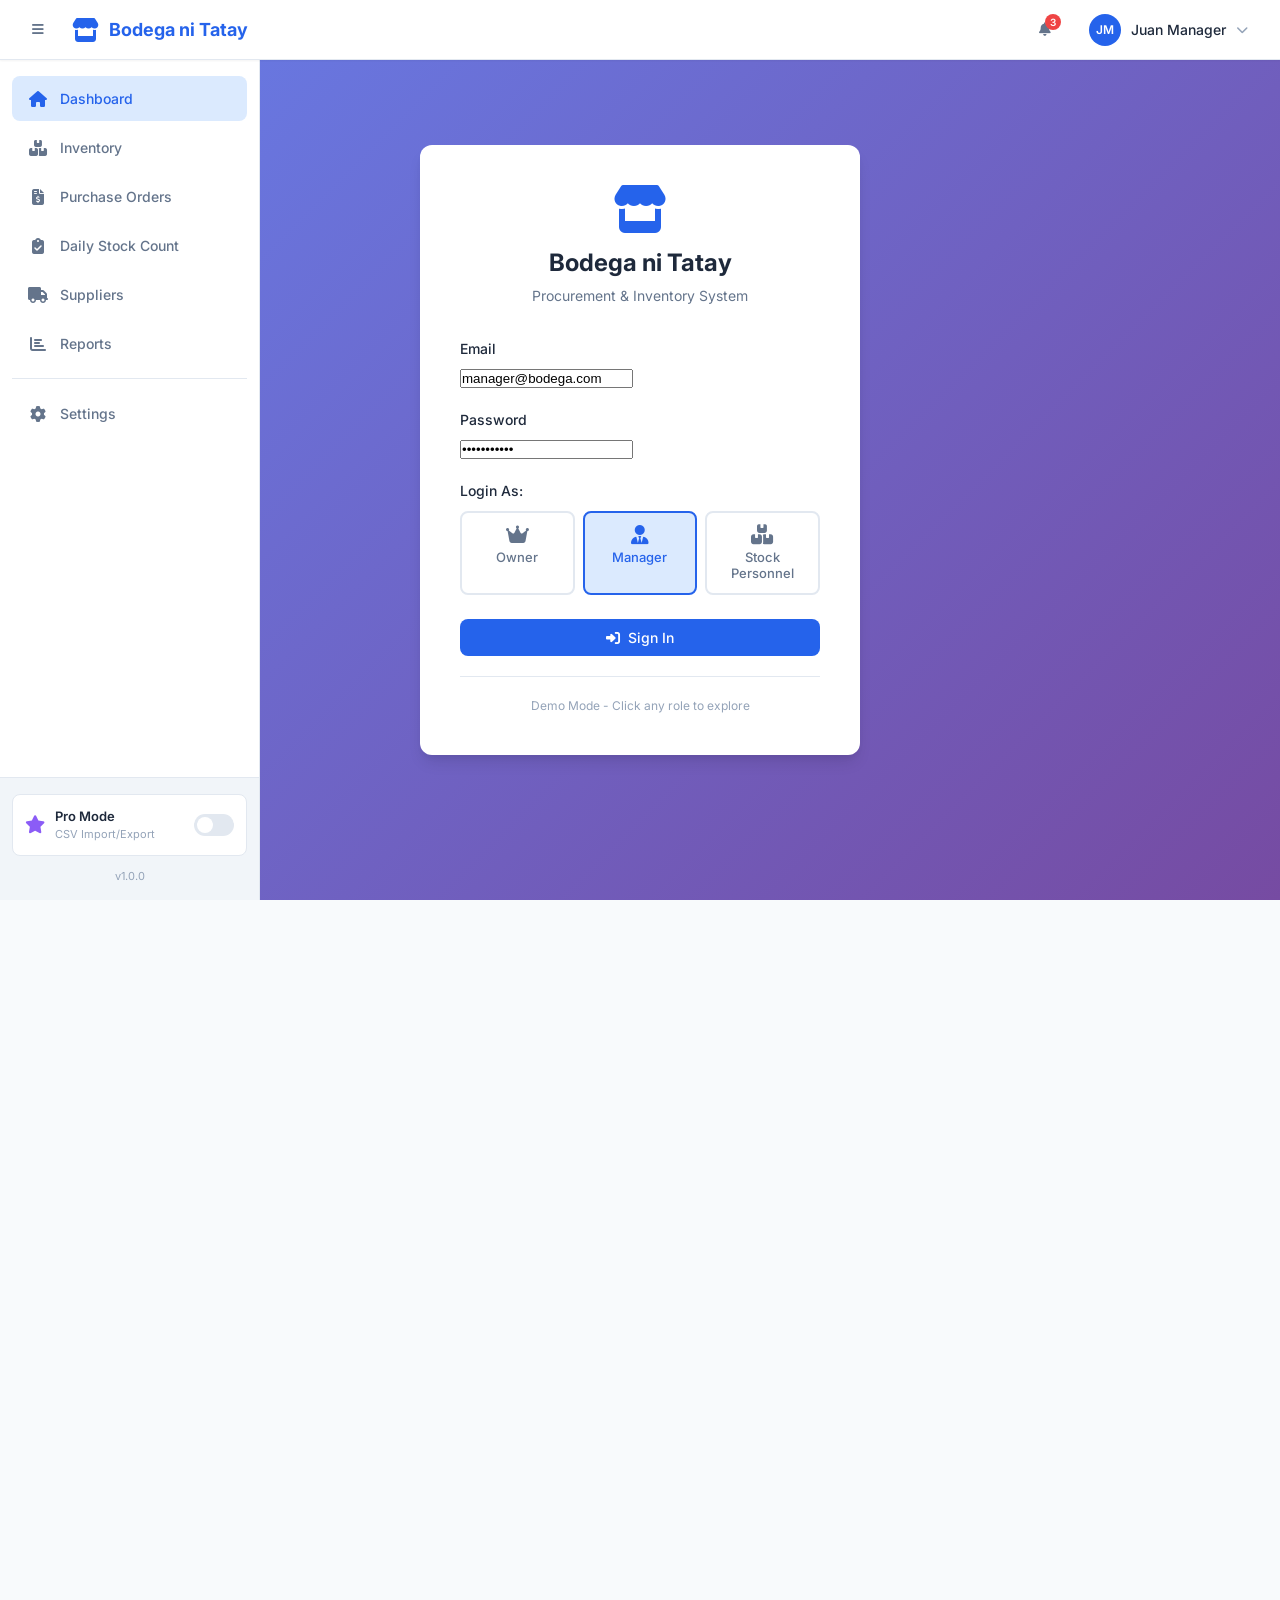
==== index.html @ ac411b5d "Updated Features" ====
<!DOCTYPE html>
<html lang="en">
<head>
    <meta charset="UTF-8">
    <meta name="viewport" content="width=device-width, initial-scale=1.0">
    <title>Bodega ni Tatay - Procurement & Inventory System</title>
    <link rel="stylesheet" href="styles.css">
    <link href="https://fonts.googleapis.com/css2?family=Inter:wght@300;400;500;600;700&display=swap" rel="stylesheet">
    <link rel="stylesheet" href="https://cdnjs.cloudflare.com/ajax/libs/font-awesome/6.4.0/css/all.min.css">
</head>
<body>
    <!-- Loading Screen -->
    <div id="loading-screen" class="loading-screen">
        <div class="loading-content">
            <i class="fas fa-store loading-icon"></i>
            <h2>Bodega ni Tatay</h2>
            <div class="loading-spinner"></div>
            <p>Loading inventory data...</p>
        </div>
    </div>

    <!-- Login Screen -->
    <div id="login-screen" class="screen">
        <div class="login-container">
            <div class="login-card">
                <div class="login-logo">
                    <i class="fas fa-store"></i>
                    <h1>Bodega ni Tatay</h1>
                    <p>Procurement & Inventory System</p>
                </div>
                <form id="login-form" onsubmit="handleLogin(event)">
                    <div class="form-group">
                        <label>Email</label>
                        <input type="email" id="login-email" value="manager@bodega.com" required>
                    </div>
                    <div class="form-group">
                        <label>Password</label>
                        <input type="password" id="login-password" value="password123" required>
                    </div>
                    <div class="role-selector">
                        <label>Login As:</label>
                        <div class="role-buttons">
                            <button type="button" class="role-btn" data-role="owner" onclick="selectRole('owner')">
                                <i class="fas fa-crown"></i> Owner
                            </button>
                            <button type="button" class="role-btn active" data-role="manager" onclick="selectRole('manager')">
                                <i class="fas fa-user-tie"></i> Manager
                            </button>
                            <button type="button" class="role-btn" data-role="stock" onclick="selectRole('stock')">
                                <i class="fas fa-boxes"></i> Stock Personnel
                            </button>
                        </div>
                    </div>
                    <button type="submit" class="btn btn-primary btn-block">
                        <i class="fas fa-sign-in-alt"></i> Sign In
                    </button>
                </form>
                <div class="login-footer">
                    <p>Demo Mode - Click any role to explore</p>
                </div>
            </div>
        </div>
    </div>

    <!-- Main App -->
    <div id="app-screen" class="screen">
        <!-- Header -->
        <header class="app-header">
            <div class="header-left">
                <button class="menu-toggle" onclick="toggleSidebar()">
                    <i class="fas fa-bars"></i>
                </button>
                <div class="brand">
                    <i class="fas fa-store"></i>
                    <span>Bodega ni Tatay</span>
                </div>
            </div>
            <div class="header-right">
                <div class="pro-badge" id="header-pro-badge" style="display:none">
                    <i class="fas fa-star"></i> PRO
                </div>
                <div class="notifications-dropdown">
                    <button class="notification-btn" onclick="toggleNotifications()">
                        <i class="fas fa-bell"></i>
                        <span class="badge" id="notification-badge">3</span>
                    </button>
                    <div class="notifications-panel" id="notifications-panel">
                        <div class="notifications-header">
                            <h3>Notifications</h3>
                            <button onclick="markAllRead()">Mark all read</button>
                        </div>
                        <div class="notifications-list" id="notifications-list"></div>
                    </div>
                </div>
                <div class="user-dropdown">
                    <button class="user-btn" onclick="toggleUserMenu()">
                        <div class="user-avatar" id="user-avatar">JM</div>
                        <span id="user-name">Juan Manager</span>
                        <i class="fas fa-chevron-down"></i>
                    </button>
                    <div class="user-menu" id="user-menu">
                        <div class="user-menu-header">
                            <div class="user-avatar-large" id="user-avatar-large">JM</div>
                            <div>
                                <div class="user-menu-name" id="user-menu-name">Juan Manager</div>
                                <div class="user-menu-role" id="user-menu-role">Manager</div>
                            </div>
                        </div>
                        <div class="user-menu-divider"></div>
                        <a href="#" onclick="showProfile()" class="user-menu-item">
                            <i class="fas fa-user"></i> My Profile
                        </a>
                        <a href="#" onclick="showSettings()" class="user-menu-item">
                            <i class="fas fa-cog"></i> Settings
                        </a>
                        <div class="user-menu-divider"></div>
                        <a href="#" onclick="logout()" class="user-menu-item text-danger">
                            <i class="fas fa-sign-out-alt"></i> Sign Out
                        </a>
                    </div>
                </div>
            </div>
        </header>

        <!-- Sidebar -->
        <aside class="sidebar" id="sidebar">
            <nav class="sidebar-nav">
                <a href="#" class="nav-item active" data-page="dashboard" onclick="navigateTo('dashboard')">
                    <i class="fas fa-home"></i>
                    <span>Dashboard</span>
                </a>
                <a href="#" class="nav-item" data-page="inventory" onclick="navigateTo('inventory')">
                    <i class="fas fa-boxes"></i>
                    <span>Inventory</span>
                </a>
                <a href="#" class="nav-item" data-page="purchase-orders" onclick="navigateTo('purchase-orders')">
                    <i class="fas fa-file-invoice-dollar"></i>
                    <span>Purchase Orders</span>
                </a>
                <a href="#" class="nav-item" data-page="daily-count" onclick="navigateTo('daily-count')">
                    <i class="fas fa-clipboard-check"></i>
                    <span>Daily Stock Count</span>
                </a>
                <a href="#" class="nav-item" data-page="suppliers" onclick="navigateTo('suppliers')">
                    <i class="fas fa-truck"></i>
                    <span>Suppliers</span>
                </a>
                <a href="#" class="nav-item" data-page="reports" onclick="navigateTo('reports')">
                    <i class="fas fa-chart-bar"></i>
                    <span>Reports</span>
                </a>
                <a href="#" class="nav-item nav-item-pro" data-page="csv-import" onclick="navigateTo('csv-import')" style="display:none">
                    <i class="fas fa-file-csv"></i>
                    <span>CSV Import</span>
                    <span class="nav-pro-label">PRO</span>
                </a>
                <div class="nav-divider"></div>
                <a href="#" class="nav-item" data-page="settings" onclick="navigateTo('settings')">
                    <i class="fas fa-cog"></i>
                    <span>Settings</span>
                </a>
            </nav>
            <div class="sidebar-footer">
                <div class="pro-toggle-card" id="pro-toggle-card">
                    <div class="pro-toggle-info">
                        <i class="fas fa-star"></i>
                        <div>
                            <div class="pro-toggle-title">Pro Mode</div>
                            <div class="pro-toggle-desc">CSV Import/Export</div>
                        </div>
                    </div>
                    <label class="toggle-switch toggle-switch-sm">
                        <input type="checkbox" id="pro-toggle-input" onchange="toggleProMode()">
                        <span class="toggle-slider"></span>
                    </label>
                </div>
                <div class="app-version">v1.0.0</div>
            </div>
        </aside>

        <!-- Main Content -->
        <main class="main-content" id="main-content"></main>
    </div>

    <!-- Modals Overlay -->
    <div class="modal-overlay" id="modal-overlay" onclick="closeModal()"></div>

    <!-- Create/Edit Item Modal -->
    <div class="modal modal-large" id="item-modal">
        <div class="modal-header">
            <h2 id="item-modal-title"><i class="fas fa-box"></i> Add Item</h2>
            <button class="modal-close" onclick="closeModal()">
                <i class="fas fa-times"></i>
            </button>
        </div>
        <div class="modal-body">
            <input type="hidden" id="item-modal-id">
            <div style="display: grid; grid-template-columns: 1fr 1fr; gap: 16px;">
                <div class="form-group">
                    <label>SKU *</label>
                    <input type="text" id="item-sku" class="form-control" placeholder="e.g. RICE-001" required>
                </div>
                <div class="form-group">
                    <label>Barcode</label>
                    <input type="text" id="item-barcode" class="form-control" placeholder="Optional">
                </div>
                <div class="form-group" style="grid-column: 1 / -1;">
                    <label>Item Name *</label>
                    <input type="text" id="item-name" class="form-control" placeholder="Item name" required>
                </div>
                <div class="form-group" style="grid-column: 1 / -1;">
                    <label>Description</label>
                    <textarea id="item-description" class="form-control" rows="2" placeholder="Short description"></textarea>
                </div>
                <div class="form-group">
                    <label>Category</label>
                    <select id="item-category" class="form-control"></select>
                </div>
                <div class="form-group">
                    <label>Unit</label>
                    <select id="item-unit" class="form-control"></select>
                </div>
                <div class="form-group">
                    <label>Supplier</label>
                    <select id="item-supplier" class="form-control"></select>
                </div>
                <div class="form-group">
                    <label>Current Stock</label>
                    <input type="number" id="item-current-stock" class="form-control" value="0" min="0" step="0.01">
                </div>
                <div class="form-group">
                    <label>Reorder Point</label>
                    <input type="number" id="item-reorder-point" class="form-control" value="10" min="0" step="0.01">
                </div>
                <div class="form-group">
                    <label>Reorder Qty</label>
                    <input type="number" id="item-reorder-qty" class="form-control" value="20" min="0" step="0.01">
                </div>
                <div class="form-group">
                    <label>Max Stock</label>
                    <input type="number" id="item-max-stock" class="form-control" value="50" min="0" step="0.01">
                </div>
                <div class="form-group">
                    <label>Last Purchase Price (₱)</label>
                    <input type="number" id="item-last-price" class="form-control" value="0" min="0" step="0.01">
                </div>
                <div class="form-group">
                    <label>Avg Purchase Price (₱)</label>
                    <input type="number" id="item-avg-price" class="form-control" value="0" min="0" step="0.01">
                </div>
            </div>
        </div>
        <div class="modal-footer">
            <button class="btn btn-secondary" onclick="closeModal()">Cancel</button>
            <button class="btn btn-primary" onclick="saveItem()">
                <i class="fas fa-save"></i> Save Item
            </button>
        </div>
    </div>

    <!-- Create PO Modal -->
    <div class="modal" id="create-po-modal">
        <div class="modal-header">
            <h2><i class="fas fa-plus-circle"></i> Create Purchase Order</h2>
            <button class="modal-close" onclick="closeModal()">
                <i class="fas fa-times"></i>
            </button>
        </div>
        <div class="modal-body">
            <div class="form-group">
                <label>Supplier</label>
                <select id="po-supplier" class="form-control">
                    <option value="">Select Supplier</option>
                </select>
            </div>
            <div class="form-group">
                <label>Expected Delivery Date</label>
                <input type="date" id="po-delivery-date" class="form-control">
            </div>
            <div class="form-group">
                <label>Notes</label>
                <textarea id="po-notes" class="form-control" rows="2" placeholder="Reason for this order..."></textarea>
            </div>
            <div class="po-items-section">
                <h3>Items to Order</h3>
                <div id="po-items-list" class="po-items-list"></div>
                <button class="btn btn-outline" onclick="showAddItemToPO()">
                    <i class="fas fa-plus"></i> Add Item
                </button>
            </div>
        </div>
        <div class="modal-footer">
            <button class="btn btn-secondary" onclick="closeModal()">Cancel</button>
            <button class="btn btn-primary" onclick="submitPO()">
                <i class="fas fa-paper-plane"></i> Submit for Approval
            </button>
        </div>
    </div>

    <!-- Add Item to PO Modal -->
    <div class="modal" id="add-item-po-modal">
        <div class="modal-header">
            <h3>Add Item to Purchase Order</h3>
            <button class="modal-close" onclick="closeAddItemModal()">
                <i class="fas fa-times"></i>
            </button>
        </div>
        <div class="modal-body">
            <div class="form-group">
                <label>Search Items</label>
                <input type="text" id="po-item-search" class="form-control" placeholder="Search by name or SKU..." onkeyup="searchItemsForPO()">
            </div>
            <div class="po-item-search-results" id="po-item-search-results"></div>
        </div>
    </div>

    <!-- Approve PO Modal -->
    <div class="modal modal-large" id="approve-po-modal">
        <div class="modal-header">
            <h2><i class="fas fa-check-circle"></i> Review & Approve Purchase Order</h2>
            <button class="modal-close" onclick="closeModal()">
                <i class="fas fa-times"></i>
            </button>
        </div>
        <div class="modal-body" id="approve-po-content"></div>
        <div class="modal-footer">
            <button class="btn btn-danger" onclick="rejectPO()">
                <i class="fas fa-times"></i> Reject
            </button>
            <button class="btn btn-primary" onclick="approvePO()">
                <i class="fas fa-check"></i> Approve Order
            </button>
        </div>
    </div>

    <!-- Receive PO Modal (Submit for Approval) -->
    <div class="modal modal-large" id="receive-po-modal">
        <div class="modal-header">
            <h2><i class="fas fa-box-open"></i> Receive Purchase Order</h2>
            <button class="modal-close" onclick="closeModal()">
                <i class="fas fa-times"></i>
            </button>
        </div>
        <div class="modal-body" id="receive-po-content"></div>
        <div class="modal-footer">
            <button class="btn btn-secondary" onclick="closeModal()">Cancel</button>
            <button class="btn btn-success" onclick="confirmReceivePO()">
                <i class="fas fa-paper-plane"></i> Submit for Owner Approval
            </button>
        </div>
    </div>

    <!-- Receive Approval Modal (Owner) -->
    <div class="modal modal-large" id="receive-approval-modal">
        <div class="modal-header">
            <h2><i class="fas fa-check-circle"></i> Review & Approve Receive Request</h2>
            <button class="modal-close" onclick="closeModal()">
                <i class="fas fa-times"></i>
            </button>
        </div>
        <div class="modal-body" id="receive-approval-content"></div>
        <div class="modal-footer">
            <button class="btn btn-danger" onclick="rejectReceiveRequest()">
                <i class="fas fa-times"></i> Reject
            </button>
            <button class="btn btn-success" onclick="approveReceiveRequest()">
                <i class="fas fa-check"></i> Approve & Update Inventory
            </button>
        </div>
    </div>

    <!-- Record Payment Modal -->
    <div class="modal" id="record-payment-modal">
        <div class="modal-header">
            <h2><i class="fas fa-money-bill-wave"></i> Record Payment</h2>
            <button class="modal-close" onclick="closeModal()">
                <i class="fas fa-times"></i>
            </button>
        </div>
        <div class="modal-body">
            <div class="form-group">
                <label>Amount (₱)</label>
                <input type="number" id="payment-amount" class="form-control" step="0.01" min="0">
            </div>
            <div class="form-group">
                <label>Payment Date</label>
                <input type="date" id="payment-date" class="form-control">
            </div>
            <div class="form-group">
                <label>Payment Method</label>
                <select id="payment-method" class="form-control">
                    <option value="Cash">Cash</option>
                    <option value="Bank Transfer">Bank Transfer</option>
                    <option value="Check">Check</option>
                    <option value="GCash">GCash</option>
                    <option value="Credit Card">Credit Card</option>
                </select>
            </div>
            <div class="form-group">
                <label>Notes</label>
                <textarea id="payment-notes" class="form-control" rows="2" placeholder="Reference number, transaction details..."></textarea>
            </div>
            <div class="form-group">
                <label>Proof of Payment (Attachment)</label>
                <div class="file-upload-area" onclick="document.getElementById('payment-attachment').click()">
                    <i class="fas fa-cloud-upload-alt"></i>
                    <span>Click to upload receipt, screenshot, or photo</span>
                    <input type="file" id="payment-attachment" style="display:none" accept="image/*,.pdf" onchange="handlePaymentAttachment(this)">
                </div>
                <div id="payment-attachment-name" style="margin-top: 8px; font-size: 13px; color: var(--text-secondary);"></div>
            </div>
        </div>
        <div class="modal-footer">
            <button class="btn btn-secondary" onclick="closeModal()">Cancel</button>
            <button class="btn btn-primary" onclick="submitPayment()">
                <i class="fas fa-save"></i> Record Payment
            </button>
        </div>
    </div>

    <!-- Item Detail Modal -->
    <div class="modal modal-large" id="item-detail-modal">
        <div class="modal-header">
            <h2 id="item-detail-title">Item Details</h2>
            <button class="modal-close" onclick="closeModal()">
                <i class="fas fa-times"></i>
            </button>
        </div>
        <div class="modal-body" id="item-detail-content"></div>
    </div>

    <!-- Stock Adjustment Modal -->
    <div class="modal" id="stock-adjust-modal">
        <div class="modal-header">
            <h3><i class="fas fa-sliders-h"></i> Stock Adjustment</h3>
            <button class="modal-close" onclick="closeModal()">
                <i class="fas fa-times"></i>
            </button>
        </div>
        <div class="modal-body">
            <div class="form-group">
                <label>Current Stock</label>
                <input type="number" id="adjust-current" class="form-control" readonly>
            </div>
            <div class="form-group">
                <label>Adjustment Type</label>
                <select id="adjust-type" class="form-control">
                    <option value="adjustment">General Adjustment</option>
                    <option value="waste">Waste/Damage</option>
                    <option value="return">Return to Supplier</option>
                    <option value="sale">Sale (Manual)</option>
                </select>
            </div>
            <div class="form-group">
                <label>Quantity Change (+ to add, - to remove)</label>
                <input type="number" id="adjust-quantity" class="form-control" step="0.01">
            </div>
            <div class="form-group">
                <label>New Stock</label>
                <input type="number" id="adjust-new" class="form-control" readonly>
            </div>
            <div class="form-group">
                <label>Reason</label>
                <textarea id="adjust-reason" class="form-control" rows="2"></textarea>
            </div>
        </div>
        <div class="modal-footer">
            <button class="btn btn-secondary" onclick="closeModal()">Cancel</button>
            <button class="btn btn-primary" onclick="submitStockAdjustment()">
                <i class="fas fa-save"></i> Save Adjustment
            </button>
        </div>
    </div>

    <!-- Category Modal -->
    <div class="modal" id="category-modal">
        <div class="modal-header">
            <h3 id="category-modal-title"><i class="fas fa-tag"></i> Add Category</h3>
            <button class="modal-close" onclick="closeModal()">
                <i class="fas fa-times"></i>
            </button>
        </div>
        <div class="modal-body">
            <input type="hidden" id="category-modal-id">
            <div class="form-group">
                <label>Category Name</label>
                <input type="text" id="category-name" class="form-control" placeholder="e.g. Beverages">
            </div>
            <div class="form-group">
                <label>Description</label>
                <textarea id="category-description" class="form-control" rows="2" placeholder="Optional description"></textarea>
            </div>
        </div>
        <div class="modal-footer">
            <button class="btn btn-secondary" onclick="closeModal()">Cancel</button>
            <button class="btn btn-primary" onclick="saveCategory()">
                <i class="fas fa-save"></i> Save
            </button>
        </div>
    </div>

    <!-- Unit Modal -->
    <div class="modal" id="unit-modal">
        <div class="modal-header">
            <h3 id="unit-modal-title"><i class="fas fa-ruler"></i> Add Unit</h3>
            <button class="modal-close" onclick="closeModal()">
                <i class="fas fa-times"></i>
            </button>
        </div>
        <div class="modal-body">
            <input type="hidden" id="unit-modal-id">
            <div class="form-group">
                <label>Unit Name</label>
                <input type="text" id="unit-name" class="form-control" placeholder="e.g. Kilogram">
            </div>
            <div class="form-group">
                <label>Abbreviation</label>
                <input type="text" id="unit-abbreviation" class="form-control" placeholder="e.g. kg">
            </div>
        </div>
        <div class="modal-footer">
            <button class="btn btn-secondary" onclick="closeModal()">Cancel</button>
            <button class="btn btn-primary" onclick="saveUnit()">
                <i class="fas fa-save"></i> Save
            </button>
        </div>
    </div>

    <!-- Supplier Modal -->
    <div class="modal" id="supplier-modal">
        <div class="modal-header">
            <h3 id="supplier-modal-title"><i class="fas fa-truck"></i> Add Supplier</h3>
            <button class="modal-close" onclick="closeModal()">
                <i class="fas fa-times"></i>
            </button>
        </div>
        <div class="modal-body">
            <input type="hidden" id="supplier-modal-id">
            <div class="form-group">
                <label>Supplier Name</label>
                <input type="text" id="supplier-name" class="form-control" placeholder="e.g. ABC Trading Co.">
            </div>
            <div class="form-group">
                <label>Contact Person</label>
                <input type="text" id="supplier-contact" class="form-control" placeholder="e.g. Mr. Santos">
            </div>
            <div class="form-group">
                <label>Email</label>
                <input type="email" id="supplier-email" class="form-control" placeholder="email@supplier.com">
            </div>
            <div class="form-group">
                <label>Phone</label>
                <input type="text" id="supplier-phone" class="form-control" placeholder="09123456789">
            </div>
            <div class="form-group">
                <label>Address</label>
                <textarea id="supplier-address" class="form-control" rows="2" placeholder="Full address"></textarea>
            </div>
        </div>
        <div class="modal-footer">
            <button class="btn btn-secondary" onclick="closeModal()">Cancel</button>
            <button class="btn btn-primary" onclick="saveSupplierFromModal()">
                <i class="fas fa-save"></i> Save
            </button>
        </div>
    </div>

    <!-- CSV Import Modal (Upload) -->
    <div class="modal" id="csv-import-modal">
        <div class="modal-header">
            <h2><i class="fas fa-file-csv"></i> Import POS CSV</h2>
            <button class="modal-close" onclick="closeModal()">
                <i class="fas fa-times"></i>
            </button>
        </div>
        <div class="modal-body">
            <div class="alert alert-info">
                <i class="fas fa-info-circle alert-icon"></i>
                <div class="alert-content">
                    <div class="alert-title">Flexible CSV Import</div>
                    <div class="alert-text">Upload any POS export CSV. The system will auto-detect columns and let you review before updating inventory.</div>
                </div>
            </div>
            <div class="file-upload-area csv-upload-area" onclick="document.getElementById('csv-file-input').click()">
                <i class="fas fa-cloud-upload-alt"></i>
                <span>Click to upload CSV file</span>
                <span style="font-size: 12px; color: var(--text-muted);">Supports any POS CSV format</span>
                <input type="file" id="csv-file-input" style="display:none" accept=".csv,text/csv" onchange="handleCSVUpload(this)">
            </div>
            <div id="csv-file-name" style="margin-top: 8px; font-size: 13px; color: var(--text-secondary);"></div>
        </div>
        <div class="modal-footer">
            <button class="btn btn-secondary" onclick="closeModal()">Cancel</button>
            <button class="btn btn-primary" id="csv-upload-btn" onclick="processCSVUpload()" disabled>
                <i class="fas fa-arrow-right"></i> Next: Detect Columns
            </button>
        </div>
    </div>

    <!-- CSV Mapping Modal -->
    <div class="modal modal-large" id="csv-mapping-modal">
        <div class="modal-header">
            <h2><i class="fas fa-columns"></i> Map CSV Columns</h2>
            <button class="modal-close" onclick="closeModal()">
                <i class="fas fa-times"></i>
            </button>
        </div>
        <div class="modal-body">
            <div class="alert alert-info">
                <i class="fas fa-info-circle alert-icon"></i>
                <div class="alert-content">
                    <div class="alert-title">Review Auto-Detected Columns</div>
                    <div class="alert-text">The system has analyzed your CSV headers. Please confirm or adjust the column mappings below.</div>
                </div>
            </div>
            <div id="csv-mapping-content"></div>
        </div>
        <div class="modal-footer">
            <button class="btn btn-secondary" onclick="closeModal()">Cancel</button>
            <button class="btn btn-primary" onclick="applyColumnMapping()">
                <i class="fas fa-arrow-right"></i> Next: Preview Changes
            </button>
        </div>
    </div>

    <!-- CSV Preview Modal -->
    <div class="modal modal-large" id="csv-preview-modal">
        <div class="modal-header">
            <h2><i class="fas fa-eye"></i> Import Preview</h2>
            <button class="modal-close" onclick="closeModal()">
                <i class="fas fa-times"></i>
            </button>
        </div>
        <div class="modal-body">
            <div id="csv-preview-summary" class="csv-preview-summary"></div>
            <div class="table-container" style="max-height: 400px; overflow-y: auto;">
                <table class="data-table" id="csv-preview-table">
                    <thead></thead>
                    <tbody></tbody>
                </table>
            </div>
        </div>
        <div class="modal-footer">
            <button class="btn btn-secondary" onclick="closeModal()">Cancel</button>
            <button class="btn btn-warning" onclick="submitCSVForApproval()">
                <i class="fas fa-paper-plane"></i> Submit for Owner Approval
            </button>
        </div>
    </div>

    <!-- CSV Approval Modal (Owner) -->
    <div class="modal modal-large" id="csv-approval-modal">
        <div class="modal-header">
            <h2><i class="fas fa-check-circle"></i> Review CSV Import</h2>
            <button class="modal-close" onclick="closeModal()">
                <i class="fas fa-times"></i>
            </button>
        </div>
        <div class="modal-body">
            <div id="csv-approval-content"></div>
        </div>
        <div class="modal-footer">
            <button class="btn btn-danger" onclick="rejectCSVImport()">
                <i class="fas fa-times"></i> Reject Import
            </button>
            <button class="btn btn-success" onclick="approveCSVImport()">
                <i class="fas fa-check"></i> Approve & Update Inventory
            </button>
        </div>
    </div>

    <!-- Toast Container -->
    <div class="toast-container" id="toast-container"></div>

    <script src="app.js"></script>
</body>
</html>
---- styles.css ----
/* ============================================
   BODEGA NI TATAY - PROCUREMENT SYSTEM
   Stylesheet (with Pro Mode & CSV Import)
   ============================================ */

/* CSS Variables */
:root {
    --primary: #2563eb;
    --primary-dark: #1d4ed8;
    --primary-light: #dbeafe;
    --secondary: #64748b;
    --success: #10b981;
    --success-light: #d1fae5;
    --warning: #f59e0b;
    --warning-light: #fef3c7;
    --danger: #ef4444;
    --danger-light: #fee2e2;
    --info: #3b82f6;
    --info-light: #dbeafe;
    --pro: #8b5cf6;
    --pro-light: #ede9fe;

    --bg-primary: #f8fafc;
    --bg-secondary: #f1f5f9;
    --bg-white: #ffffff;
    --bg-dark: #1e293b;

    --text-primary: #1e293b;
    --text-secondary: #64748b;
    --text-muted: #94a3b8;
    --text-white: #ffffff;

    --border-color: #e2e8f0;
    --border-radius: 8px;
    --border-radius-lg: 12px;
    --border-radius-sm: 4px;

    --shadow-sm: 0 1px 2px 0 rgba(0, 0, 0, 0.05);
    --shadow: 0 1px 3px 0 rgba(0, 0, 0, 0.1), 0 1px 2px 0 rgba(0, 0, 0, 0.06);
    --shadow-md: 0 4px 6px -1px rgba(0, 0, 0, 0.1), 0 2px 4px -1px rgba(0, 0, 0, 0.06);
    --shadow-lg: 0 10px 15px -3px rgba(0, 0, 0, 0.1), 0 4px 6px -2px rgba(0, 0, 0, 0.05);
    --shadow-pro: 0 0 15px rgba(139, 92, 246, 0.3);

    --sidebar-width: 260px;
    --sidebar-collapsed: 70px;
    --header-height: 60px;

    --transition: all 0.2s ease;
}

/* Reset & Base */
* {
    margin: 0;
    padding: 0;
    box-sizing: border-box;
}

body {
    font-family: 'Inter', -apple-system, BlinkMacSystemFont, 'Segoe UI', Roboto, sans-serif;
    background: var(--bg-primary);
    color: var(--text-primary);
    line-height: 1.5;
    -webkit-font-smoothing: antialiased;
    overflow-x: hidden;
}

a { text-decoration: none; color: inherit; }
button { cursor: pointer; border: none; background: none; font-family: inherit; }

/* Screen Management */
.screen { display: none; min-height: 100vh; }
.screen.active { display: block; }

/* ============================================
   LOADING SCREEN
   ============================================ */
.loading-screen {
    position: fixed;
    top: 0; left: 0; right: 0; bottom: 0;
    background: linear-gradient(135deg, #667eea 0%, #764ba2 100%);
    display: flex;
    align-items: center;
    justify-content: center;
    z-index: 9999;
}

.loading-content {
    text-align: center;
    color: white;
}

.loading-icon {
    font-size: 56px;
    margin-bottom: 16px;
    animation: bounce 2s infinite;
}

.loading-content h2 {
    font-size: 24px;
    font-weight: 700;
    margin-bottom: 24px;
}

.loading-spinner {
    width: 40px;
    height: 40px;
    border: 4px solid rgba(255,255,255,0.3);
    border-top-color: white;
    border-radius: 50%;
    animation: spin 1s linear infinite;
    margin: 0 auto 16px;
}

.loading-content p {
    font-size: 14px;
    opacity: 0.9;
}

@keyframes spin { to { transform: rotate(360deg); } }
@keyframes bounce {
    0%, 100% { transform: translateY(0); }
    50% { transform: translateY(-10px); }
}

/* ============================================
   LOGIN SCREEN
   ============================================ */
.login-container {
    min-height: 100vh;
    display: flex;
    align-items: center;
    justify-content: center;
    background: linear-gradient(135deg, #667eea 0%, #764ba2 100%);
    padding: 20px;
}

.login-card {
    background: var(--bg-white);
    border-radius: var(--border-radius-lg);
    padding: 40px;
    width: 100%;
    max-width: 440px;
    box-shadow: var(--shadow-lg);
}

.login-logo { text-align: center; margin-bottom: 32px; }
.login-logo i { font-size: 48px; color: var(--primary); margin-bottom: 12px; }
.login-logo h1 { font-size: 24px; font-weight: 700; color: var(--text-primary); margin-bottom: 4px; }
.login-logo p { color: var(--text-secondary); font-size: 14px; }

.form-group { margin-bottom: 20px; }
.form-group label { display: block; font-size: 14px; font-weight: 500; color: var(--text-primary); margin-bottom: 6px; }

.form-control {
    width: 100%;
    padding: 10px 14px;
    border: 1px solid var(--border-color);
    border-radius: var(--border-radius);
    font-size: 14px;
    transition: var(--transition);
    background: var(--bg-white);
}

.form-control:focus {
    outline: none;
    border-color: var(--primary);
    box-shadow: 0 0 0 3px var(--primary-light);
}

.form-control::placeholder { color: var(--text-muted); }
select.form-control { cursor: pointer; }
textarea.form-control { resize: vertical; min-height: 80px; }

.role-selector { margin-bottom: 24px; }
.role-selector label { display: block; font-size: 14px; font-weight: 500; color: var(--text-primary); margin-bottom: 10px; }

.role-buttons {
    display: grid;
    grid-template-columns: 1fr 1fr 1fr;
    gap: 8px;
}

.role-btn {
    padding: 12px 8px;
    border: 2px solid var(--border-color);
    border-radius: var(--border-radius);
    font-size: 13px;
    font-weight: 500;
    color: var(--text-secondary);
    transition: var(--transition);
    display: flex;
    flex-direction: column;
    align-items: center;
    gap: 4px;
}

.role-btn i { font-size: 20px; }
.role-btn:hover { border-color: var(--primary); color: var(--primary); }
.role-btn.active { border-color: var(--primary); background: var(--primary-light); color: var(--primary); }

/* Buttons */
.btn {
    display: inline-flex;
    align-items: center;
    justify-content: center;
    gap: 8px;
    padding: 10px 20px;
    border-radius: var(--border-radius);
    font-size: 14px;
    font-weight: 500;
    transition: var(--transition);
    white-space: nowrap;
}

.btn-primary { background: var(--primary); color: var(--text-white); }
.btn-primary:hover { background: var(--primary-dark); }
.btn-secondary { background: var(--bg-secondary); color: var(--text-primary); border: 1px solid var(--border-color); }
.btn-secondary:hover { background: var(--border-color); }
.btn-success { background: var(--success); color: var(--text-white); }
.btn-success:hover { background: #059669; }
.btn-danger { background: var(--danger); color: var(--text-white); }
.btn-danger:hover { background: #dc2626; }
.btn-warning { background: var(--warning); color: var(--text-white); }
.btn-outline { background: transparent; color: var(--primary); border: 1px solid var(--primary); }
.btn-outline:hover { background: var(--primary-light); }
.btn-sm { padding: 6px 12px; font-size: 12px; }
.btn-lg { padding: 14px 28px; font-size: 16px; }
.btn-block { width: 100%; }

.login-footer { text-align: center; margin-top: 20px; padding-top: 20px; border-top: 1px solid var(--border-color); }
.login-footer p { font-size: 12px; color: var(--text-muted); }

/* ============================================
   APP LAYOUT
   ============================================ */
#app-screen { display: flex; flex-direction: column; min-height: 100vh; }

/* Header */
.app-header {
    position: fixed;
    top: 0; left: 0; right: 0;
    height: var(--header-height);
    background: var(--bg-white);
    border-bottom: 1px solid var(--border-color);
    display: flex;
    align-items: center;
    justify-content: space-between;
    padding: 0 20px;
    z-index: 100;
    box-shadow: var(--shadow-sm);
}

.header-left { display: flex; align-items: center; gap: 16px; }

.menu-toggle {
    width: 36px; height: 36px;
    border-radius: var(--border-radius);
    display: flex;
    align-items: center;
    justify-content: center;
    color: var(--text-secondary);
    transition: var(--transition);
}

.menu-toggle:hover { background: var(--bg-secondary); color: var(--text-primary); }

.brand {
    display: flex;
    align-items: center;
    gap: 10px;
    font-weight: 700;
    font-size: 18px;
    color: var(--primary);
}

.brand i { font-size: 24px; }

.header-right { display: flex; align-items: center; gap: 12px; }

/* Pro Badge in Header */
.pro-badge {
    display: inline-flex;
    align-items: center;
    gap: 6px;
    padding: 4px 12px;
    background: linear-gradient(135deg, #8b5cf6, #a78bfa);
    color: white;
    border-radius: 20px;
    font-size: 12px;
    font-weight: 700;
    animation: proPulse 2s infinite;
    box-shadow: 0 0 10px rgba(139, 92, 246, 0.4);
}

@keyframes proPulse {
    0%, 100% { box-shadow: 0 0 10px rgba(139, 92, 246, 0.4); }
    50% { box-shadow: 0 0 20px rgba(139, 92, 246, 0.7); }
}

.notification-btn {
    position: relative;
    width: 40px; height: 40px;
    border-radius: var(--border-radius);
    display: flex;
    align-items: center;
    justify-content: center;
    color: var(--text-secondary);
    transition: var(--transition);
}

.notification-btn:hover { background: var(--bg-secondary); color: var(--text-primary); }

.notification-btn .badge {
    position: absolute;
    top: 4px; right: 4px;
    background: var(--danger);
    color: var(--text-white);
    font-size: 10px;
    font-weight: 600;
    padding: 2px 5px;
    border-radius: 10px;
    min-width: 16px;
    text-align: center;
}

.notifications-dropdown { position: relative; }

.notifications-panel {
    position: absolute;
    top: 50px; right: 0;
    width: 360px;
    background: var(--bg-white);
    border-radius: var(--border-radius-lg);
    box-shadow: var(--shadow-lg);
    border: 1px solid var(--border-color);
    display: none;
    z-index: 200;
}

.notifications-panel.active { display: block; }

.notifications-header {
    display: flex;
    justify-content: space-between;
    align-items: center;
    padding: 16px 20px;
    border-bottom: 1px solid var(--border-color);
}

.notifications-header h3 { font-size: 16px; font-weight: 600; }
.notifications-header button { font-size: 12px; color: var(--primary); font-weight: 500; }

.notifications-list { max-height: 400px; overflow-y: auto; }

.notification-item {
    padding: 14px 20px;
    border-bottom: 1px solid var(--border-color);
    cursor: pointer;
    transition: var(--transition);
}

.notification-item:hover { background: var(--bg-secondary); }
.notification-item.unread { background: var(--primary-light); }
.notification-item.unread:hover { background: #bfdbfe; }

.notification-item-title { font-size: 13px; font-weight: 600; color: var(--text-primary); margin-bottom: 4px; }
.notification-item-text { font-size: 12px; color: var(--text-secondary); margin-bottom: 4px; }
.notification-item-time { font-size: 11px; color: var(--text-muted); }

.user-dropdown { position: relative; }

.user-btn {
    display: flex;
    align-items: center;
    gap: 10px;
    padding: 6px 12px;
    border-radius: var(--border-radius);
    transition: var(--transition);
}

.user-btn:hover { background: var(--bg-secondary); }

.user-avatar {
    width: 32px; height: 32px;
    border-radius: 50%;
    background: var(--primary);
    color: var(--text-white);
    display: flex;
    align-items: center;
    justify-content: center;
    font-size: 12px;
    font-weight: 600;
}

.user-btn span { font-size: 14px; font-weight: 500; color: var(--text-primary); }
.user-btn i { font-size: 12px; color: var(--text-muted); }

.user-menu {
    position: absolute;
    top: 50px; right: 0;
    width: 240px;
    background: var(--bg-white);
    border-radius: var(--border-radius-lg);
    box-shadow: var(--shadow-lg);
    border: 1px solid var(--border-color);
    display: none;
    z-index: 200;
}

.user-menu.active { display: block; }

.user-menu-header {
    display: flex;
    align-items: center;
    gap: 12px;
    padding: 16px;
}

.user-avatar-large {
    width: 44px; height: 44px;
    border-radius: 50%;
    background: var(--primary);
    color: var(--text-white);
    display: flex;
    align-items: center;
    justify-content: center;
    font-size: 16px;
    font-weight: 600;
}

.user-menu-name { font-size: 14px; font-weight: 600; color: var(--text-primary); }
.user-menu-role { font-size: 12px; color: var(--text-secondary); }

.user-menu-divider { height: 1px; background: var(--border-color); margin: 4px 0; }

.user-menu-item {
    display: flex;
    align-items: center;
    gap: 10px;
    padding: 10px 16px;
    font-size: 14px;
    color: var(--text-primary);
    transition: var(--transition);
}

.user-menu-item:hover { background: var(--bg-secondary); }
.user-menu-item i { width: 20px; color: var(--text-secondary); }
.user-menu-item.text-danger { color: var(--danger); }
.user-menu-item.text-danger i { color: var(--danger); }

/* Sidebar */
.sidebar {
    position: fixed;
    top: var(--header-height);
    left: 0;
    width: var(--sidebar-width);
    height: calc(100vh - var(--header-height));
    background: var(--bg-white);
    border-right: 1px solid var(--border-color);
    z-index: 90;
    transition: var(--transition);
    overflow-y: auto;
    display: flex;
    flex-direction: column;
}

.sidebar.collapsed { width: var(--sidebar-collapsed); }

.sidebar-nav { padding: 16px 12px; flex: 1; }

.nav-item {
    display: flex;
    align-items: center;
    gap: 12px;
    padding: 12px 16px;
    border-radius: var(--border-radius);
    color: var(--text-secondary);
    font-size: 14px;
    font-weight: 500;
    transition: var(--transition);
    margin-bottom: 4px;
    position: relative;
}

.nav-item:hover { background: var(--bg-secondary); color: var(--text-primary); }
.nav-item.active { background: var(--primary-light); color: var(--primary); }
.nav-item i { width: 20px; text-align: center; font-size: 16px; }

.nav-item-pro {
    background: linear-gradient(90deg, var(--pro-light), transparent);
    border-left: 3px solid var(--pro);
}

.nav-item-pro:hover { background: linear-gradient(90deg, #ddd6fe, transparent); }

.nav-pro-label {
    margin-left: auto;
    font-size: 10px;
    font-weight: 700;
    padding: 2px 6px;
    background: linear-gradient(135deg, var(--pro), #a78bfa);
    color: white;
    border-radius: 4px;
}

.nav-divider { height: 1px; background: var(--border-color); margin: 12px 0; }

.sidebar.collapsed .nav-item span { display: none; }
.sidebar.collapsed .nav-item { justify-content: center; padding: 12px; }
.sidebar.collapsed .nav-pro-label { display: none; }

/* Sidebar Footer */
.sidebar-footer {
    padding: 16px 12px;
    border-top: 1px solid var(--border-color);
    background: var(--bg-secondary);
}

.pro-toggle-card {
    display: flex;
    align-items: center;
    justify-content: space-between;
    padding: 12px;
    background: var(--bg-white);
    border-radius: var(--border-radius);
    margin-bottom: 12px;
    border: 1px solid var(--border-color);
    transition: var(--transition);
}

.pro-toggle-card.active {
    border-color: var(--pro);
    box-shadow: 0 0 10px rgba(139, 92, 246, 0.15);
}

.pro-toggle-info {
    display: flex;
    align-items: center;
    gap: 10px;
}

.pro-toggle-info i {
    font-size: 18px;
    color: var(--pro);
}

.pro-toggle-title {
    font-size: 13px;
    font-weight: 600;
    color: var(--text-primary);
}

.pro-toggle-desc {
    font-size: 11px;
    color: var(--text-muted);
}

.app-version {
    text-align: center;
    font-size: 11px;
    color: var(--text-muted);
}

/* Toggle Switch */
.toggle-switch {
    position: relative;
    display: inline-block;
    width: 48px;
    height: 24px;
}

.toggle-switch input {
    opacity: 0;
    width: 0;
    height: 0;
}

.toggle-slider {
    position: absolute;
    cursor: pointer;
    top: 0; left: 0; right: 0; bottom: 0;
    background-color: var(--border-color);
    transition: .3s;
    border-radius: 24px;
}

.toggle-slider:before {
    position: absolute;
    content: "";
    height: 18px;
    width: 18px;
    left: 3px;
    bottom: 3px;
    background-color: white;
    transition: .3s;
    border-radius: 50%;
}

input:checked + .toggle-slider { background-color: var(--primary); }
input:checked + .toggle-slider:before { transform: translateX(24px); }

.toggle-switch-sm { width: 40px; height: 22px; }
.toggle-switch-sm .toggle-slider:before { height: 16px; width: 16px; left: 3px; bottom: 3px; }
.toggle-switch-sm input:checked + .toggle-slider:before { transform: translateX(18px); }

/* Pro toggle special */
#pro-toggle-input:checked + .toggle-slider { background-color: var(--pro); }

/* Main Content */
.main-content {
    margin-left: var(--sidebar-width);
    margin-top: var(--header-height);
    padding: 24px;
    min-height: calc(100vh - var(--header-height));
    transition: var(--transition);
}

.sidebar.collapsed + .main-content { margin-left: var(--sidebar-collapsed); }

/* Page Header */
.page-header {
    display: flex;
    justify-content: space-between;
    align-items: center;
    margin-bottom: 24px;
    flex-wrap: wrap;
    gap: 16px;
}

.page-header h1 { font-size: 24px; font-weight: 700; color: var(--text-primary); }
.page-header-actions { display: flex; gap: 10px; flex-wrap: wrap; }

/* Cards */
.card {
    background: var(--bg-white);
    border-radius: var(--border-radius-lg);
    box-shadow: var(--shadow);
    border: 1px solid var(--border-color);
    overflow: hidden;
}

.card-header {
    padding: 16px 20px;
    border-bottom: 1px solid var(--border-color);
    display: flex;
    justify-content: space-between;
    align-items: center;
    flex-wrap: wrap;
    gap: 12px;
}

.card-header h2 { font-size: 16px; font-weight: 600; color: var(--text-primary); }
.card-header h2 i { margin-right: 8px; color: var(--primary); }
.card-body { padding: 20px; }
.card-footer { padding: 12px 20px; border-top: 1px solid var(--border-color); background: var(--bg-secondary); }

/* Stats Grid */
.stats-grid {
    display: grid;
    grid-template-columns: repeat(auto-fit, minmax(200px, 1fr));
    gap: 16px;
    margin-bottom: 24px;
}

.stat-card {
    background: var(--bg-white);
    border-radius: var(--border-radius-lg);
    padding: 20px;
    box-shadow: var(--shadow);
    border: 1px solid var(--border-color);
    transition: var(--transition);
}

.stat-card:hover { transform: translateY(-2px); box-shadow: var(--shadow-md); }

.stat-card-header {
    display: flex;
    justify-content: space-between;
    align-items: flex-start;
    margin-bottom: 12px;
}

.stat-card-title { font-size: 13px; font-weight: 500; color: var(--text-secondary); }

.stat-card-icon {
    width: 40px; height: 40px;
    border-radius: var(--border-radius);
    display: flex;
    align-items: center;
    justify-content: center;
    font-size: 18px;
}

.stat-card-icon.blue { background: var(--primary-light); color: var(--primary); }
.stat-card-icon.green { background: var(--success-light); color: var(--success); }
.stat-card-icon.orange { background: var(--warning-light); color: var(--warning); }
.stat-card-icon.red { background: var(--danger-light); color: var(--danger); }
.stat-card-icon.purple { background: var(--pro-light); color: var(--pro); }

.stat-card-value { font-size: 28px; font-weight: 700; color: var(--text-primary); margin-bottom: 4px; }
.stat-card-change { font-size: 12px; font-weight: 500; }
.stat-card-change.positive { color: var(--success); }
.stat-card-change.negative { color: var(--danger); }

/* Tables */
.table-container { overflow-x: auto; }

.data-table {
    width: 100%;
    border-collapse: collapse;
}

.data-table th {
    text-align: left;
    padding: 12px 16px;
    font-size: 12px;
    font-weight: 600;
    color: var(--text-secondary);
    text-transform: uppercase;
    letter-spacing: 0.5px;
    border-bottom: 1px solid var(--border-color);
    background: var(--bg-secondary);
    white-space: nowrap;
}

.data-table td {
    padding: 14px 16px;
    font-size: 14px;
    color: var(--text-primary);
    border-bottom: 1px solid var(--border-color);
    vertical-align: middle;
}

.data-table tbody tr:hover { background: var(--bg-secondary); }
.data-table tbody tr:last-child td { border-bottom: none; }

/* Status Badges */
.badge {
    display: inline-flex;
    align-items: center;
    gap: 6px;
    padding: 4px 10px;
    border-radius: 20px;
    font-size: 12px;
    font-weight: 500;
}

.badge-dot { width: 6px; height: 6px; border-radius: 50%; }

.badge-success { background: var(--success-light); color: var(--success); }
.badge-success .badge-dot { background: var(--success); }
.badge-warning { background: var(--warning-light); color: #92400e; }
.badge-warning .badge-dot { background: var(--warning); }
.badge-danger { background: var(--danger-light); color: var(--danger); }
.badge-danger .badge-dot { background: var(--danger); }
.badge-info { background: var(--info-light); color: var(--info); }
.badge-info .badge-dot { background: var(--info); }
.badge-secondary { background: var(--bg-secondary); color: var(--text-secondary); }
.badge-secondary .badge-dot { background: var(--text-secondary); }
.badge-pro { background: var(--pro-light); color: var(--pro); font-weight: 700; }

/* Stock Level Indicators */
.stock-level { display: flex; align-items: center; gap: 8px; }

.stock-bar {
    width: 60px;
    height: 6px;
    background: var(--bg-secondary);
    border-radius: 3px;
    overflow: hidden;
}

.stock-bar-fill { height: 100%; border-radius: 3px; transition: width 0.3s ease; }
.stock-bar-fill.high { background: var(--success); }
.stock-bar-fill.medium { background: var(--warning); }
.stock-bar-fill.low { background: var(--danger); }

.stock-text { font-size: 13px; font-weight: 500; }
.stock-text.high { color: var(--success); }
.stock-text.medium { color: var(--warning); }
.stock-text.low { color: var(--danger); }

/* Filters */
.filters-bar {
    display: flex;
    gap: 12px;
    margin-bottom: 20px;
    flex-wrap: wrap;
    align-items: center;
}

.search-box {
    position: relative;
    flex: 1;
    min-width: 200px;
    max-width: 400px;
}

.search-box i {
    position: absolute;
    left: 12px;
    top: 50%;
    transform: translateY(-50%);
    color: var(--text-muted);
    font-size: 14px;
}

.search-box input {
    width: 100%;
    padding: 10px 14px 10px 38px;
    border: 1px solid var(--border-color);
    border-radius: var(--border-radius);
    font-size: 14px;
    transition: var(--transition);
}

.search-box input:focus {
    outline: none;
    border-color: var(--primary);
    box-shadow: 0 0 0 3px var(--primary-light);
}

.filter-select {
    padding: 10px 14px;
    border: 1px solid var(--border-color);
    border-radius: var(--border-radius);
    font-size: 14px;
    background: var(--bg-white);
    cursor: pointer;
    min-width: 150px;
}

/* Tabs */
.tabs {
    display: flex;
    gap: 4px;
    margin-bottom: 20px;
    border-bottom: 1px solid var(--border-color);
    overflow-x: auto;
}

.tab {
    padding: 10px 16px;
    font-size: 14px;
    font-weight: 500;
    color: var(--text-secondary);
    border-bottom: 2px solid transparent;
    transition: var(--transition);
    white-space: nowrap;
    cursor: pointer;
}

.tab:hover { color: var(--text-primary); }
.tab.active { color: var(--primary); border-bottom-color: var(--primary); }

/* Settings Tabs */
.settings-tabs {
    display: flex;
    gap: 4px;
    margin-bottom: 24px;
    border-bottom: 1px solid var(--border-color);
    overflow-x: auto;
}

.settings-tab {
    padding: 10px 20px;
    font-size: 14px;
    font-weight: 500;
    color: var(--text-secondary);
    border-bottom: 2px solid transparent;
    transition: var(--transition);
    white-space: nowrap;
    cursor: pointer;
    display: flex;
    align-items: center;
    gap: 8px;
}

.settings-tab:hover { color: var(--text-primary); }
.settings-tab.active { color: var(--primary); border-bottom-color: var(--primary); }
.settings-tab i { font-size: 14px; }

/* Timeline */
.timeline {
    position: relative;
    padding-left: 28px;
}

.timeline::before {
    content: '';
    position: absolute;
    left: 8px;
    top: 0;
    bottom: 0;
    width: 2px;
    background: var(--border-color);
}

.timeline-item { position: relative; padding-bottom: 20px; }
.timeline-item:last-child { padding-bottom: 0; }

.timeline-dot {
    position: absolute;
    left: -28px;
    top: 2px;
    width: 16px;
    height: 16px;
    border-radius: 50%;
    background: var(--bg-white);
    border: 2px solid var(--border-color);
    display: flex;
    align-items: center;
    justify-content: center;
}

.timeline-dot.completed { background: var(--success); border-color: var(--success); }
.timeline-dot.completed::after {
    content: '\f00c';
    font-family: 'Font Awesome 6 Free';
    font-weight: 900;
    font-size: 8px;
    color: var(--text-white);
}

.timeline-dot.current { background: var(--primary); border-color: var(--primary); animation: pulse 2s infinite; }

@keyframes pulse {
    0%, 100% { box-shadow: 0 0 0 0 rgba(37, 99, 235, 0.4); }
    50% { box-shadow: 0 0 0 6px rgba(37, 99, 235, 0); }
}

.timeline-content { font-size: 14px; }
.timeline-title { font-weight: 600; color: var(--text-primary); margin-bottom: 2px; }
.timeline-meta { font-size: 12px; color: var(--text-muted); }

/* Progress Bar */
.progress-bar {
    width: 100%;
    height: 8px;
    background: var(--bg-secondary);
    border-radius: 4px;
    overflow: hidden;
}

.progress-bar-fill { height: 100%; background: var(--primary); border-radius: 4px; transition: width 0.3s ease; }

/* Daily Count Form */
.daily-count-item {
    display: grid;
    grid-template-columns: 2fr 1fr 1fr 1fr 1fr 80px;
    gap: 12px;
    align-items: center;
    padding: 14px 16px;
    border-bottom: 1px solid var(--border-color);
}

.daily-count-item:last-child { border-bottom: none; }

.daily-count-item-name { font-size: 14px; font-weight: 500; }
.daily-count-item-sku { font-size: 11px; color: var(--text-muted); }

.daily-count-item input[type="number"] {
    width: 100%;
    padding: 8px 10px;
    border: 1px solid var(--border-color);
    border-radius: var(--border-radius);
    font-size: 14px;
    text-align: center;
}

.daily-count-item input[type="number"]:focus {
    outline: none;
    border-color: var(--primary);
    box-shadow: 0 0 0 3px var(--primary-light);
}

.daily-count-status { text-align: center; font-size: 16px; }

/* Modals */
.modal-overlay {
    position: fixed;
    top: 0; left: 0; right: 0; bottom: 0;
    background: rgba(0, 0, 0, 0.5);
    z-index: 300;
    display: none;
}

.modal-overlay.active { display: block; }

.modal {
    position: fixed;
    top: 50%; left: 50%;
    transform: translate(-50%, -50%) scale(0.95);
    background: var(--bg-white);
    border-radius: var(--border-radius-lg);
    box-shadow: var(--shadow-lg);
    width: 90%;
    max-width: 500px;
    max-height: 90vh;
    overflow-y: auto;
    z-index: 310;
    display: none;
    opacity: 0;
    transition: all 0.2s ease;
}

.modal.active {
    display: block;
    opacity: 1;
    transform: translate(-50%, -50%) scale(1);
}

.modal-large { max-width: 800px; }

.modal-header {
    display: flex;
    justify-content: space-between;
    align-items: center;
    padding: 20px 24px;
    border-bottom: 1px solid var(--border-color);
}

.modal-header h2 { font-size: 18px; font-weight: 600; color: var(--text-primary); }
.modal-header h2 i { margin-right: 8px; color: var(--primary); }
.modal-header h3 { font-size: 16px; font-weight: 600; color: var(--text-primary); }

.modal-close {
    width: 32px; height: 32px;
    border-radius: var(--border-radius);
    display: flex;
    align-items: center;
    justify-content: center;
    color: var(--text-muted);
    transition: var(--transition);
}

.modal-close:hover { background: var(--bg-secondary); color: var(--text-primary); }

.modal-body { padding: 24px; }
.modal-footer {
    display: flex;
    justify-content: flex-end;
    gap: 10px;
    padding: 16px 24px;
    border-top: 1px solid var(--border-color);
    background: var(--bg-secondary);
}

/* PO Items in Modal */
.po-items-list { margin-bottom: 16px; }

.po-item-row {
    display: grid;
    grid-template-columns: 2fr 1fr 1fr 1fr 40px;
    gap: 10px;
    align-items: center;
    padding: 10px;
    background: var(--bg-secondary);
    border-radius: var(--border-radius);
    margin-bottom: 8px;
}

.po-item-row-name { font-size: 13px; font-weight: 500; }
.po-item-row-qty { font-size: 13px; color: var(--text-secondary); }
.po-item-row-price { font-size: 13px; font-weight: 600; }
.po-item-row-attach { display: flex; align-items: center; }

.btn-attach {
    display: inline-flex;
    align-items: center;
    gap: 4px;
    padding: 4px 8px;
    border-radius: var(--border-radius-sm);
    font-size: 12px;
    color: var(--primary);
    background: var(--primary-light);
    border: 1px solid var(--primary-light);
    transition: var(--transition);
    cursor: pointer;
}

.btn-attach:hover { background: var(--primary); color: var(--text-white); }

.attach-filename {
    font-size: 10px;
    color: var(--text-secondary);
    max-width: 60px;
    overflow: hidden;
    text-overflow: ellipsis;
    white-space: nowrap;
}

.po-item-row-remove { color: var(--danger); cursor: pointer; }

.po-item-search-results {
    max-height: 300px;
    overflow-y: auto;
    border: 1px solid var(--border-color);
    border-radius: var(--border-radius);
}

.po-search-result-item {
    display: flex;
    justify-content: space-between;
    align-items: center;
    padding: 12px 16px;
    border-bottom: 1px solid var(--border-color);
    cursor: pointer;
    transition: var(--transition);
}

.po-search-result-item:hover { background: var(--bg-secondary); }
.po-search-result-item:last-child { border-bottom: none; }

.po-search-result-info h4 { font-size: 14px; font-weight: 500; margin-bottom: 2px; }
.po-search-result-info p { font-size: 12px; color: var(--text-muted); }

.po-search-result-stock { text-align: right; }
.po-search-result-stock .stock-label { font-size: 11px; color: var(--text-muted); }
.po-search-result-stock .stock-value { font-size: 14px; font-weight: 600; }

/* Approval PO Content */
.approval-item-row {
    display: grid;
    grid-template-columns: 2fr 1fr 1fr 1fr 1fr;
    gap: 12px;
    align-items: center;
    padding: 14px;
    background: var(--bg-secondary);
    border-radius: var(--border-radius);
    margin-bottom: 10px;
}

.approval-item-info h4 { font-size: 14px; font-weight: 500; margin-bottom: 4px; }
.approval-item-info .stock-info { font-size: 12px; color: var(--text-muted); }

.approval-item-input { text-align: center; }
.approval-item-input label { display: block; font-size: 11px; color: var(--text-muted); margin-bottom: 4px; }
.approval-item-input input {
    width: 100%;
    padding: 6px 8px;
    border: 1px solid var(--border-color);
    border-radius: var(--border-radius-sm);
    font-size: 13px;
    text-align: center;
}

/* Receive PO Content */
.receive-item-row {
    display: grid;
    grid-template-columns: 2fr 1fr 1fr 1fr 1fr;
    gap: 12px;
    align-items: center;
    padding: 14px;
    background: var(--bg-secondary);
    border-radius: var(--border-radius);
    margin-bottom: 10px;
}

/* File Upload Area */
.file-upload-area {
    display: flex;
    flex-direction: column;
    align-items: center;
    gap: 8px;
    padding: 24px;
    border: 2px dashed var(--border-color);
    border-radius: var(--border-radius);
    background: var(--bg-secondary);
    cursor: pointer;
    transition: var(--transition);
    text-align: center;
}

.file-upload-area:hover { border-color: var(--primary); background: var(--primary-light); }
.file-upload-area i { font-size: 24px; color: var(--primary); }
.file-upload-area span { font-size: 13px; color: var(--text-secondary); }

/* CSV Upload Area */
.csv-upload-area { padding: 32px; }
.csv-upload-area i { font-size: 32px; color: var(--pro); }

/* Attachment Badges */
.attachment-badge {
    display: inline-flex;
    align-items: center;
    gap: 4px;
    padding: 2px 8px;
    border-radius: var(--border-radius-sm);
    font-size: 12px;
    color: var(--primary);
    background: var(--primary-light);
    font-weight: 500;
}

.attachment-badge-small {
    display: inline-flex;
    align-items: center;
    gap: 4px;
    margin-top: 4px;
    font-size: 11px;
    color: var(--primary);
}

/* CSV Mapping Styles */
.csv-mapping-row {
    display: grid;
    grid-template-columns: 1fr 1fr 1fr 80px;
    gap: 12px;
    align-items: center;
    padding: 12px 16px;
    background: var(--bg-secondary);
    border-radius: var(--border-radius);
    margin-bottom: 8px;
}

.csv-mapping-header {
    display: grid;
    grid-template-columns: 1fr 1fr 1fr 80px;
    gap: 12px;
    padding: 8px 16px;
    font-size: 11px;
    font-weight: 600;
    color: var(--text-secondary);
    text-transform: uppercase;
    letter-spacing: 0.5px;
}

.csv-mapping-sample {
    font-size: 12px;
    color: var(--text-muted);
    font-family: monospace;
}

.csv-mapping-confidence {
    font-size: 12px;
    font-weight: 600;
}

.csv-mapping-confidence.high { color: var(--success); }
.csv-mapping-confidence.medium { color: var(--warning); }
.csv-mapping-confidence.low { color: var(--danger); }

/* CSV Preview Styles */
.csv-preview-summary {
    display: grid;
    grid-template-columns: repeat(auto-fit, minmax(140px, 1fr));
    gap: 12px;
    margin-bottom: 20px;
}

.csv-preview-stat {
    background: var(--bg-secondary);
    padding: 12px 16px;
    border-radius: var(--border-radius);
    text-align: center;
}

.csv-preview-stat-value {
    font-size: 20px;
    font-weight: 700;
    color: var(--text-primary);
}

.csv-preview-stat-label {
    font-size: 12px;
    color: var(--text-secondary);
    margin-top: 4px;
}

.csv-preview-stat.positive .csv-preview-stat-value { color: var(--success); }
.csv-preview-stat.negative .csv-preview-stat-value { color: var(--danger); }
.csv-preview-stat.neutral .csv-preview-stat-value { color: var(--primary); }

.csv-row-highlight {
    background: var(--warning-light) !important;
}

.csv-row-new {
    background: var(--success-light) !important;
}

/* Toasts */
.toast-container {
    position: fixed;
    top: 80px;
    right: 20px;
    z-index: 400;
    display: flex;
    flex-direction: column;
    gap: 10px;
}

.toast {
    background: var(--bg-white);
    border-radius: var(--border-radius);
    box-shadow: var(--shadow-lg);
    padding: 14px 18px;
    display: flex;
    align-items: center;
    gap: 12px;
    min-width: 300px;
    max-width: 400px;
    animation: slideIn 0.3s ease;
    border-left: 4px solid var(--primary);
}

.toast.success { border-left-color: var(--success); }
.toast.error { border-left-color: var(--danger); }
.toast.warning { border-left-color: var(--warning); }
.toast.pro { border-left-color: var(--pro); }

.toast-icon { font-size: 20px; }
.toast.success .toast-icon { color: var(--success); }
.toast.error .toast-icon { color: var(--danger); }
.toast.warning .toast-icon { color: var(--warning); }
.toast.pro .toast-icon { color: var(--pro); }

.toast-content { flex: 1; }
.toast-title { font-size: 14px; font-weight: 600; margin-bottom: 2px; }
.toast-message { font-size: 13px; color: var(--text-secondary); }

.toast-close { color: var(--text-muted); transition: var(--transition); }
.toast-close:hover { color: var(--text-primary); }

@keyframes slideIn {
    from { transform: translateX(100%); opacity: 0; }
    to { transform: translateX(0); opacity: 1; }
}

@keyframes slideOut {
    from { transform: translateX(0); opacity: 1; }
    to { transform: translateX(100%); opacity: 0; }
}

/* Alerts */
.alert {
    padding: 14px 18px;
    border-radius: var(--border-radius);
    display: flex;
    align-items: flex-start;
    gap: 12px;
    margin-bottom: 16px;
}

.alert-info { background: var(--info-light); border: 1px solid #93c5fd; color: #1e40af; }
.alert-success { background: var(--success-light); border: 1px solid #6ee7b7; color: #065f46; }
.alert-warning { background: var(--warning-light); border: 1px solid #fcd34d; color: #92400e; }
.alert-danger { background: var(--danger-light); border: 1px solid #fca5a5; color: #991b1b; }
.alert-pro { background: var(--pro-light); border: 1px solid #c4b5fd; color: #5b21b6; }

.alert-icon { font-size: 18px; margin-top: 2px; }
.alert-content { flex: 1; }
.alert-title { font-weight: 600; margin-bottom: 4px; }
.alert-text { font-size: 13px; }

/* Empty State */
.empty-state { text-align: center; padding: 48px 20px; }
.empty-state-icon { font-size: 48px; color: var(--text-muted); margin-bottom: 16px; }
.empty-state h3 { font-size: 18px; font-weight: 600; color: var(--text-primary); margin-bottom: 8px; }
.empty-state p { font-size: 14px; color: var(--text-secondary); margin-bottom: 20px; }

/* Quick Actions */
.quick-actions {
    display: grid;
    grid-template-columns: repeat(auto-fit, minmax(140px, 1fr));
    gap: 12px;
}

.quick-action-btn {
    display: flex;
    flex-direction: column;
    align-items: center;
    gap: 8px;
    padding: 20px 16px;
    background: var(--bg-white);
    border: 1px solid var(--border-color);
    border-radius: var(--border-radius-lg);
    transition: var(--transition);
}

.quick-action-btn:hover { border-color: var(--primary); background: var(--primary-light); transform: translateY(-2px); }
.quick-action-btn i { font-size: 24px; color: var(--primary); }
.quick-action-btn span { font-size: 13px; font-weight: 500; color: var(--text-primary); }

/* Charts placeholder */
.chart-container {
    height: 300px;
    display: flex;
    align-items: center;
    justify-content: center;
    background: var(--bg-secondary);
    border-radius: var(--border-radius);
    color: var(--text-muted);
    font-size: 14px;
}

/* Pro Feature Card */
.pro-feature-card {
    border: 2px dashed var(--pro);
    background: linear-gradient(135deg, var(--pro-light), var(--bg-white));
    border-radius: var(--border-radius-lg);
    padding: 32px;
    text-align: center;
}

.pro-feature-card i {
    font-size: 40px;
    color: var(--pro);
    margin-bottom: 12px;
}

.pro-feature-card h3 {
    font-size: 18px;
    font-weight: 700;
    color: var(--pro);
    margin-bottom: 8px;
}

.pro-feature-card p {
    color: var(--text-secondary);
    font-size: 14px;
    margin-bottom: 16px;
}

/* Responsive */
@media (max-width: 992px) {
    .sidebar { width: var(--sidebar-collapsed); }
    .sidebar .nav-item span { display: none; }
    .sidebar .nav-item { justify-content: center; padding: 12px; }
    .sidebar .nav-pro-label { display: none; }
    .sidebar-footer { display: none; }
    .main-content { margin-left: var(--sidebar-collapsed); }
    .stats-grid { grid-template-columns: repeat(2, 1fr); }
    .daily-count-item { grid-template-columns: 1fr 1fr 1fr; gap: 8px; }
    .daily-count-item-name { grid-column: 1 / -1; }
    .po-item-row { grid-template-columns: 2fr 1fr 1fr 1fr 40px; }
    .csv-mapping-row, .csv-mapping-header { grid-template-columns: 1fr 1fr; }
    .csv-mapping-header { display: none; }
}

@media (max-width: 576px) {
    .app-header { padding: 0 12px; }
    .brand span { display: none; }
    .user-btn span { display: none; }
    .main-content { padding: 16px; }
    .stats-grid { grid-template-columns: 1fr; }
    .page-header { flex-direction: column; align-items: flex-start; }
    .filters-bar { flex-direction: column; align-items: stretch; }
    .search-box { max-width: none; }
    .data-table { font-size: 12px; }
    .data-table th, .data-table td { padding: 10px 8px; }
    .modal { width: 95%; max-height: 95vh; }
    .login-card { padding: 24px; }
    .role-buttons { grid-template-columns: 1fr; }
    .role-btn { flex-direction: row; justify-content: center; }
    .daily-count-item { grid-template-columns: 1fr 1fr; }
    .approval-item-row, .receive-item-row, .po-item-row { grid-template-columns: 1fr; gap: 8px; }
    .file-upload-area { padding: 16px; }
    .csv-preview-summary { grid-template-columns: 1fr 1fr; }
}

/* Print styles */
@media print {
    .app-header, .sidebar, .page-header-actions, .btn { display: none !important; }
    .main-content { margin-left: 0; margin-top: 0; }
    .card { box-shadow: none; border: 1px solid #000; }
}

/* Scrollbar styling */
::-webkit-scrollbar { width: 6px; height: 6px; }
::-webkit-scrollbar-track { background: var(--bg-secondary); }
::-webkit-scrollbar-thumb { background: var(--text-muted); border-radius: 3px; }
::-webkit-scrollbar-thumb:hover { background: var(--text-secondary); }
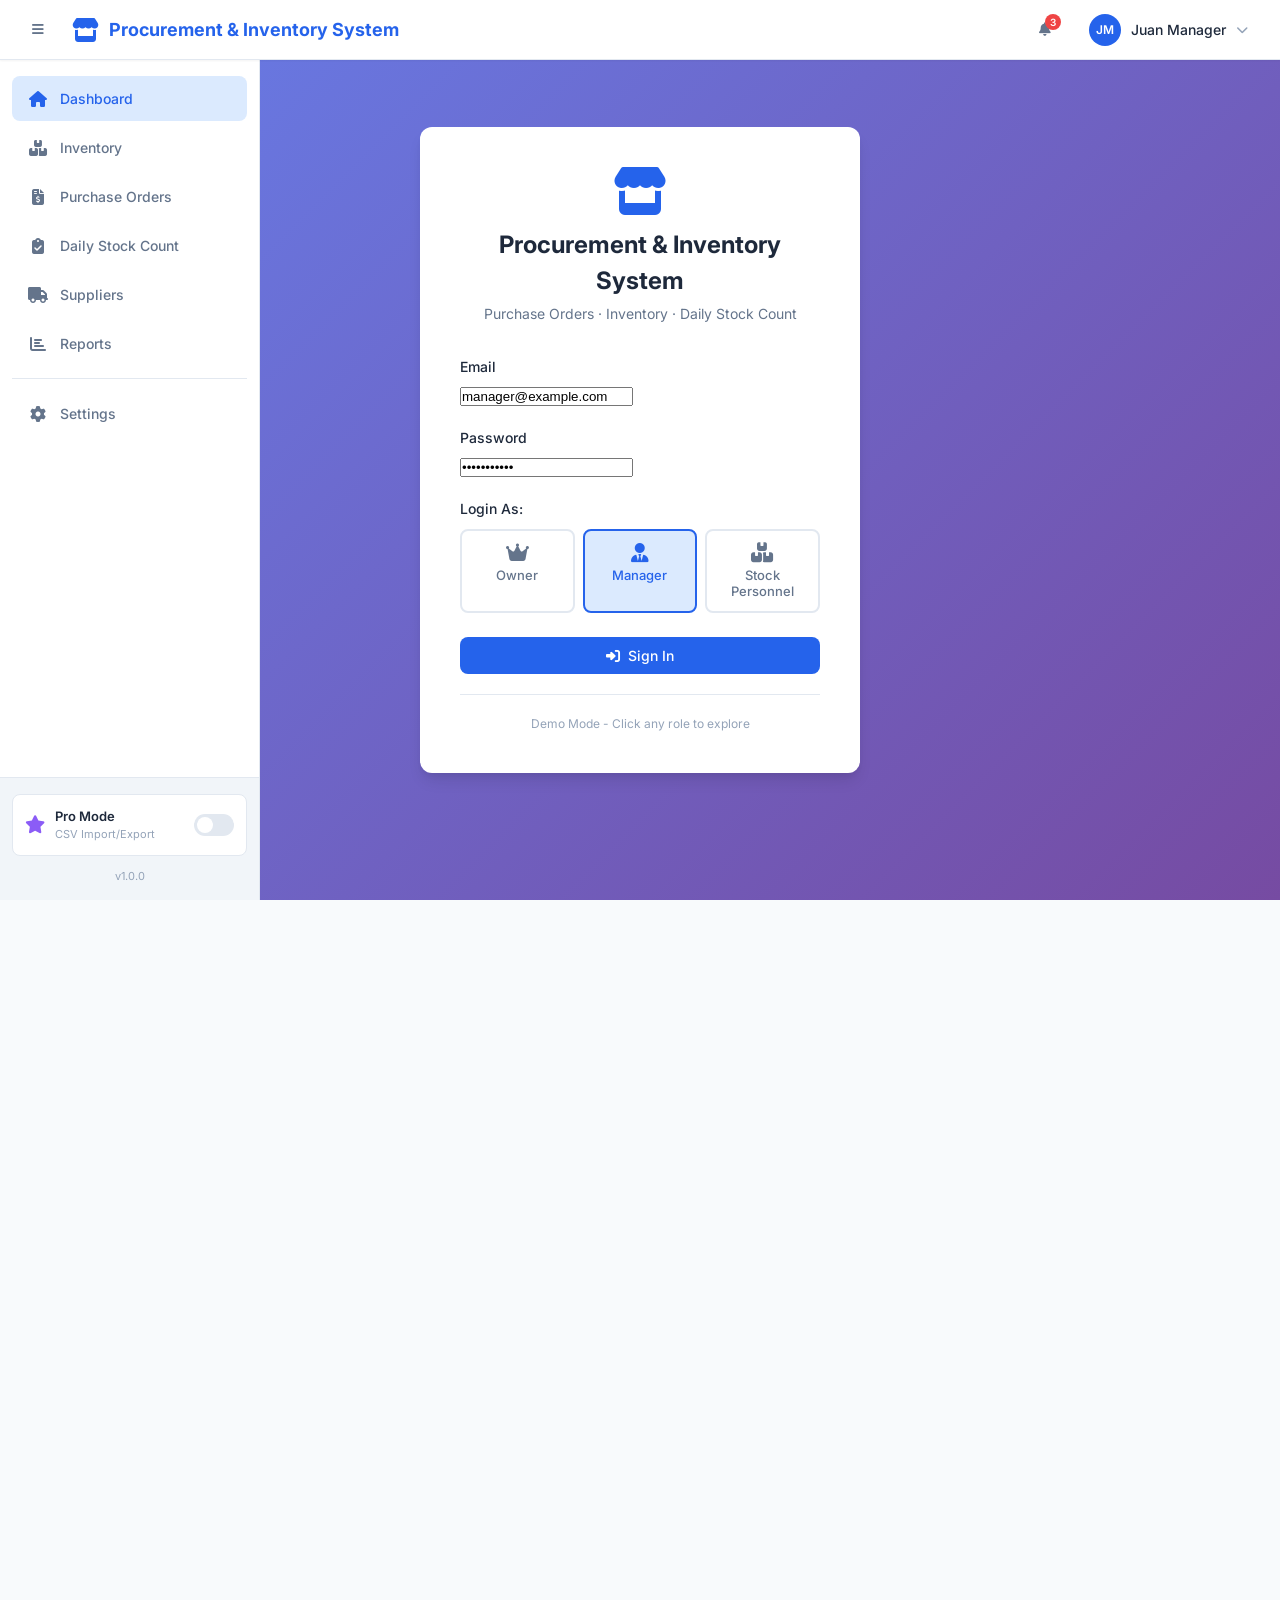
==== commit 6bcc87f9: "Remove branding" ====
--- a/index.html
+++ b/index.html
@@ -3,7 +3,7 @@
 <head>
     <meta charset="UTF-8">
     <meta name="viewport" content="width=device-width, initial-scale=1.0">
-    <title>Bodega ni Tatay - Procurement & Inventory System</title>
+    <title>Procurement & Inventory System</title>
     <link rel="stylesheet" href="styles.css">
     <link href="https://fonts.googleapis.com/css2?family=Inter:wght@300;400;500;600;700&display=swap" rel="stylesheet">
     <link rel="stylesheet" href="https://cdnjs.cloudflare.com/ajax/libs/font-awesome/6.4.0/css/all.min.css">
@@ -13,7 +13,7 @@
     <div id="loading-screen" class="loading-screen">
         <div class="loading-content">
             <i class="fas fa-store loading-icon"></i>
-            <h2>Bodega ni Tatay</h2>
+            <h2>Procurement & Inventory System</h2>
             <div class="loading-spinner"></div>
             <p>Loading inventory data...</p>
         </div>
@@ -25,8 +25,8 @@
             <div class="login-card">
                 <div class="login-logo">
                     <i class="fas fa-store"></i>
-                    <h1>Bodega ni Tatay</h1>
-                    <p>Procurement & Inventory System</p>
+                    <h1>Procurement & Inventory System</h1>
+                    <p>Purchase Orders · Inventory · Daily Stock Count</p>
                 </div>
                 <form id="login-form" onsubmit="handleLogin(event)">
                     <div class="form-group">
@@ -72,7 +72,7 @@
                 </button>
                 <div class="brand">
                     <i class="fas fa-store"></i>
-                    <span>Bodega ni Tatay</span>
+                    <span>Procurement & Inventory System</span>
                 </div>
             </div>
             <div class="header-right">
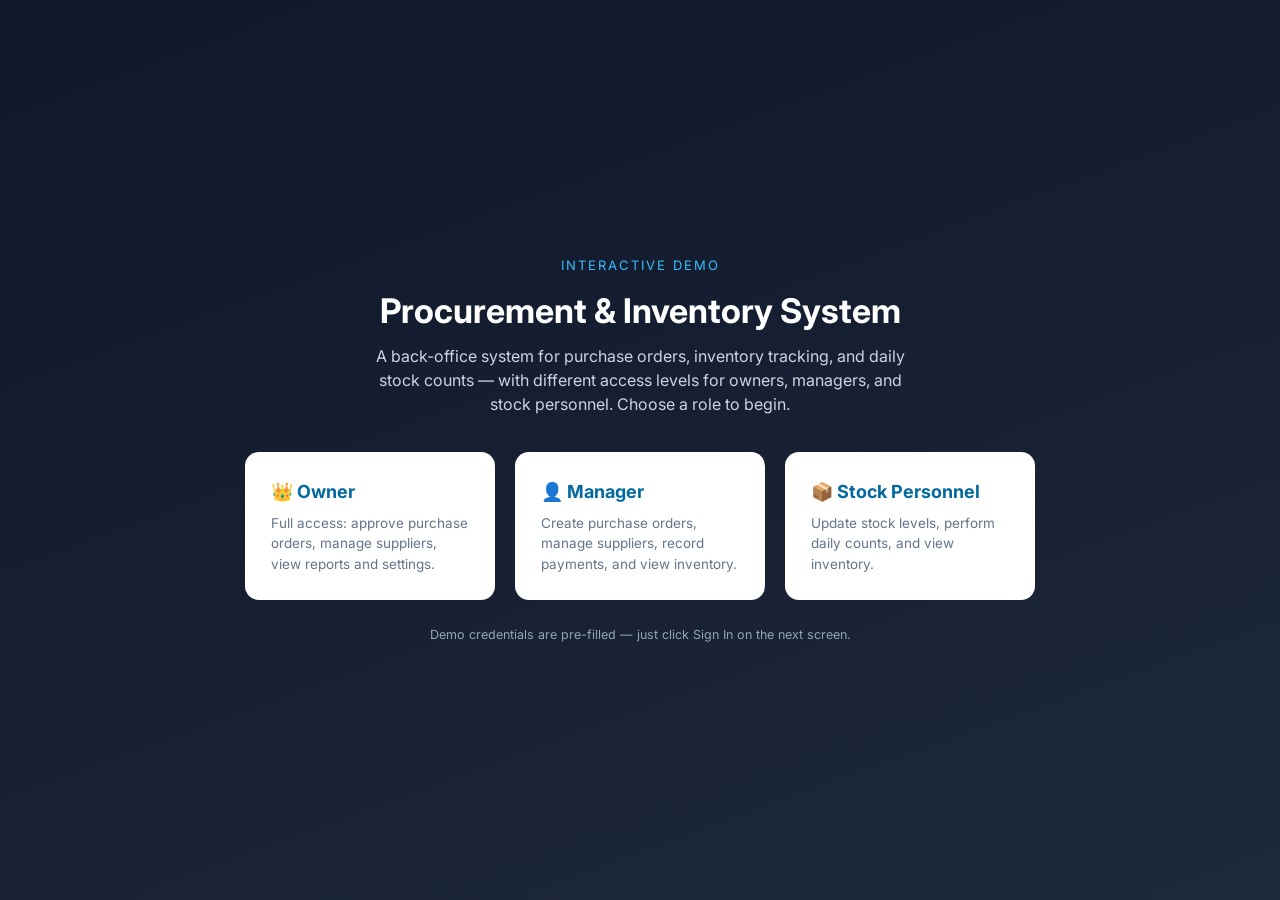
==== commit 95399dee: "Standardized Demo" ====
--- a/index.html
+++ b/index.html
@@ -9,6 +9,34 @@
     <link rel="stylesheet" href="https://cdnjs.cloudflare.com/ajax/libs/font-awesome/6.4.0/css/all.min.css">
 </head>
 <body>
+    <!-- ============ DEMO NAVIGATOR ============ -->
+    <div id="dcwNavigator" style="position:fixed;inset:0;background:linear-gradient(160deg,#0F172A,#1E293B);z-index:99999;display:flex;flex-direction:column;align-items:center;justify-content:center;padding:32px;color:#fff;font-family:'Inter',sans-serif;">
+        <div style="font-size:13px;letter-spacing:2px;text-transform:uppercase;color:#38BDF8;margin-bottom:10px;">Interactive Demo</div>
+        <h1 style="font-size:34px;font-weight:700;margin-bottom:8px;text-align:center;">Procurement &amp; Inventory System</h1>
+        <p style="color:#CBD5E1;margin-bottom:36px;text-align:center;max-width:560px;">A back-office system for purchase orders, inventory tracking, and daily stock counts &mdash; with different access levels for owners, managers, and stock personnel. Choose a role to begin.</p>
+        <div style="display:flex;gap:20px;flex-wrap:wrap;justify-content:center;max-width:820px;">
+            <div onclick="dcwEnterProcurement('owner')" style="background:#fff;color:#0F172A;border-radius:14px;padding:24px;width:250px;cursor:pointer;transition:.2s;border:2px solid transparent;" onmouseover="this.style.borderColor='#38BDF8'" onmouseout="this.style.borderColor='transparent'">
+                <h3 style="font-size:18px;margin-bottom:8px;color:#0369A1;">&#128081; Owner</h3>
+                <p style="font-size:13.5px;color:#64748B;">Full access: approve purchase orders, manage suppliers, view reports and settings.</p>
+            </div>
+            <div onclick="dcwEnterProcurement('manager')" style="background:#fff;color:#0F172A;border-radius:14px;padding:24px;width:250px;cursor:pointer;transition:.2s;border:2px solid transparent;" onmouseover="this.style.borderColor='#38BDF8'" onmouseout="this.style.borderColor='transparent'">
+                <h3 style="font-size:18px;margin-bottom:8px;color:#0369A1;">&#128100; Manager</h3>
+                <p style="font-size:13.5px;color:#64748B;">Create purchase orders, manage suppliers, record payments, and view inventory.</p>
+            </div>
+            <div onclick="dcwEnterProcurement('stock')" style="background:#fff;color:#0F172A;border-radius:14px;padding:24px;width:250px;cursor:pointer;transition:.2s;border:2px solid transparent;" onmouseover="this.style.borderColor='#38BDF8'" onmouseout="this.style.borderColor='transparent'">
+                <h3 style="font-size:18px;margin-bottom:8px;color:#0369A1;">&#128230; Stock Personnel</h3>
+                <p style="font-size:13.5px;color:#64748B;">Update stock levels, perform daily counts, and view inventory.</p>
+            </div>
+        </div>
+        <div style="margin-top:26px;font-size:12.5px;color:#94A3B8;text-align:center;">Demo credentials are pre-filled &mdash; just click Sign In on the next screen.</div>
+    </div>
+    <script>
+        function dcwEnterProcurement(role){
+            document.getElementById('dcwNavigator').style.display='none';
+            try{ window.dcwPreferredRole = role; if (typeof selectRole === 'function') selectRole(role); }catch(e){}
+        }
+    </script>
+
     <!-- Loading Screen -->
     <div id="loading-screen" class="loading-screen">
         <div class="loading-content">
@@ -31,11 +59,11 @@
                 <form id="login-form" onsubmit="handleLogin(event)">
                     <div class="form-group">
                         <label>Email</label>
-                        <input type="email" id="login-email" value="manager@bodega.com" required>
+                        <input type="email" id="login-email" value="admin@yourbrand.com" required>
                     </div>
                     <div class="form-group">
                         <label>Password</label>
-                        <input type="password" id="login-password" value="password123" required>
+                        <input type="password" id="login-password" value="demo1234" required>
                     </div>
                     <div class="role-selector">
                         <label>Login As:</label>
@@ -672,6 +700,8 @@
     <!-- Toast Container -->
     <div class="toast-container" id="toast-container"></div>
 
+    <div id="dcwPoweredBy" style="position:fixed;bottom:18px;right:18px;z-index:1000;background:rgba(15,23,42,0.75);color:#f1f5f9;font-size:11.5px;padding:7px 12px;border-radius:20px;letter-spacing:.2px;font-family:inherit;">Powered by <a href="https://theloftitsolutions.com" target="_blank" rel="noopener" style="color:#f1f5f9;">The Loft IT Solutions</a></div>
+
     <script src="app.js"></script>
 </body>
 </html>
--- a/styles.css
+++ b/styles.css
@@ -1,5 +1,5 @@
 /* ============================================
-   BODEGA NI TATAY - PROCUREMENT SYSTEM
+   PROCUREMENT & INVENTORY SYSTEM
    Stylesheet (with Pro Mode & CSV Import)
    ============================================ */
 
@@ -233,7 +233,7 @@
 /* ============================================
    APP LAYOUT
    ============================================ */
-#app-screen { display: flex; flex-direction: column; min-height: 100vh; }
+#app-screen { display: none; flex-direction: column; min-height: 100vh; }
 
 /* Header */
 .app-header {
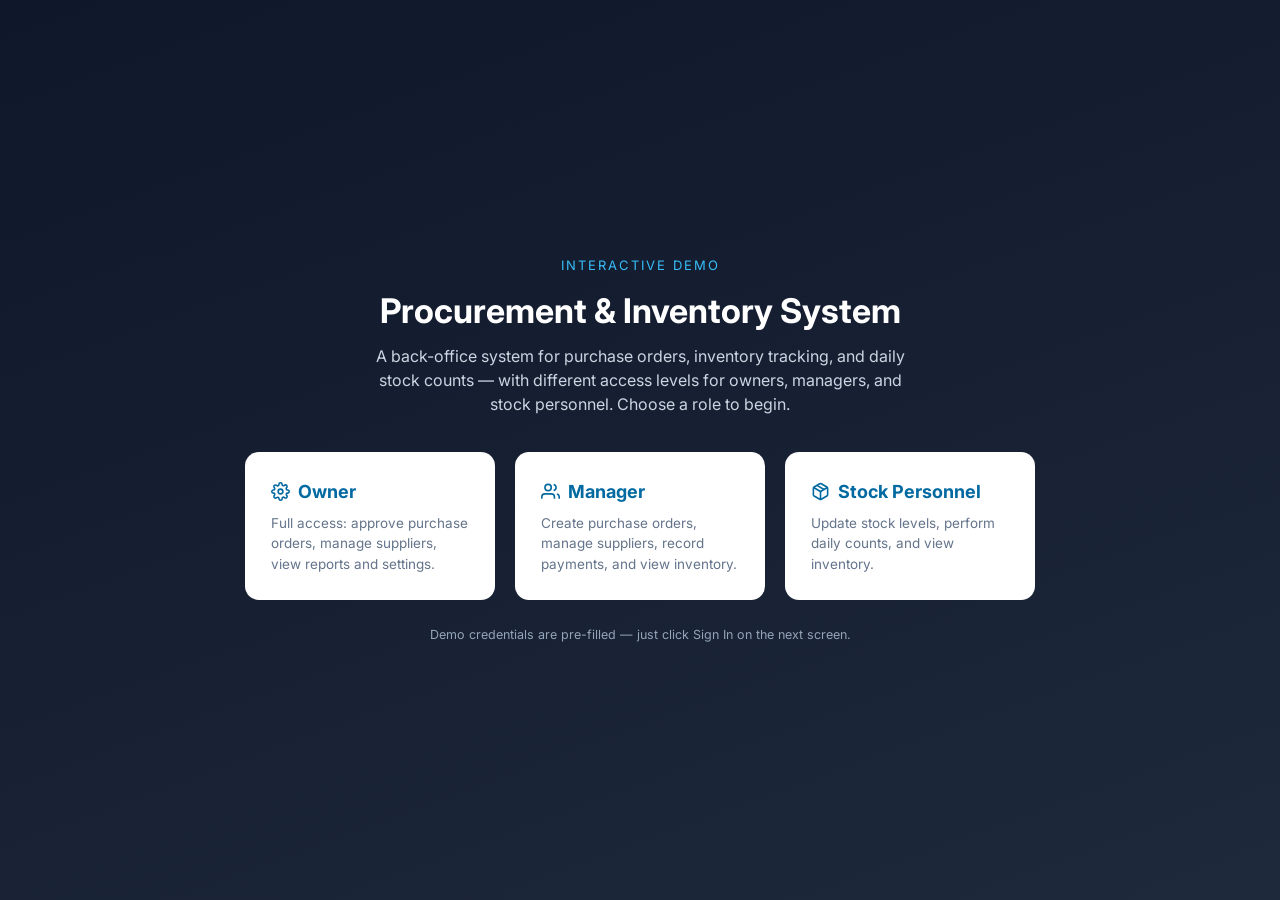
==== commit 435babcd: "Iconography" ====
--- a/index.html
+++ b/index.html
@@ -16,15 +16,15 @@
         <p style="color:#CBD5E1;margin-bottom:36px;text-align:center;max-width:560px;">A back-office system for purchase orders, inventory tracking, and daily stock counts &mdash; with different access levels for owners, managers, and stock personnel. Choose a role to begin.</p>
         <div style="display:flex;gap:20px;flex-wrap:wrap;justify-content:center;max-width:820px;">
             <div onclick="dcwEnterProcurement('owner')" style="background:#fff;color:#0F172A;border-radius:14px;padding:24px;width:250px;cursor:pointer;transition:.2s;border:2px solid transparent;" onmouseover="this.style.borderColor='#38BDF8'" onmouseout="this.style.borderColor='transparent'">
-                <h3 style="font-size:18px;margin-bottom:8px;color:#0369A1;">&#128081; Owner</h3>
+                <h3 style="font-size:18px;margin-bottom:8px;color:#0369A1;display:flex;align-items:center;gap:8px;"><svg width="19" height="19" viewBox="0 0 24 24" fill="none" stroke="currentColor" stroke-width="2"><circle cx="12" cy="12" r="3"/><path d="M19.4 15a1.65 1.65 0 0 0 .33 1.82l.06.06a2 2 0 0 1 0 2.83 2 2 0 0 1-2.83 0l-.06-.06a1.65 1.65 0 0 0-1.82-.33 1.65 1.65 0 0 0-1 1.51V21a2 2 0 0 1-2 2 2 2 0 0 1-2-2v-.09A1.65 1.65 0 0 0 9 19.4a1.65 1.65 0 0 0-1.82.33l-.06.06a2 2 0 0 1-2.83 0 2 2 0 0 1 0-2.83l.06-.06a1.65 1.65 0 0 0 .33-1.82 1.65 1.65 0 0 0-1.51-1H3a2 2 0 0 1-2-2 2 2 0 0 1 2-2h.09A1.65 1.65 0 0 0 4.6 9a1.65 1.65 0 0 0-.33-1.82l-.06-.06a2 2 0 0 1 0-2.83 2 2 0 0 1 2.83 0l.06.06a1.65 1.65 0 0 0 1.82.33H9a1.65 1.65 0 0 0 1-1.51V3a2 2 0 0 1 2-2 2 2 0 0 1 2 2v.09a1.65 1.65 0 0 0 1 1.51 1.65 1.65 0 0 0 1.82-.33l.06-.06a2 2 0 0 1 2.83 0 2 2 0 0 1 0 2.83l-.06.06a1.65 1.65 0 0 0-.33 1.82V9a1.65 1.65 0 0 0 1.51 1H21a2 2 0 0 1 2 2 2 2 0 0 1-2 2h-.09a1.65 1.65 0 0 0-1.51 1z"/></svg> Owner</h3>
                 <p style="font-size:13.5px;color:#64748B;">Full access: approve purchase orders, manage suppliers, view reports and settings.</p>
             </div>
             <div onclick="dcwEnterProcurement('manager')" style="background:#fff;color:#0F172A;border-radius:14px;padding:24px;width:250px;cursor:pointer;transition:.2s;border:2px solid transparent;" onmouseover="this.style.borderColor='#38BDF8'" onmouseout="this.style.borderColor='transparent'">
-                <h3 style="font-size:18px;margin-bottom:8px;color:#0369A1;">&#128100; Manager</h3>
+                <h3 style="font-size:18px;margin-bottom:8px;color:#0369A1;display:flex;align-items:center;gap:8px;"><svg width="19" height="19" viewBox="0 0 24 24" fill="none" stroke="currentColor" stroke-width="2"><path d="M17 21v-2a4 4 0 0 0-4-4H5a4 4 0 0 0-4 4v2"/><circle cx="9" cy="7" r="4"/><path d="M23 21v-2a4 4 0 0 0-3-3.87"/><path d="M16 3.13a4 4 0 0 1 0 7.75"/></svg> Manager</h3>
                 <p style="font-size:13.5px;color:#64748B;">Create purchase orders, manage suppliers, record payments, and view inventory.</p>
             </div>
             <div onclick="dcwEnterProcurement('stock')" style="background:#fff;color:#0F172A;border-radius:14px;padding:24px;width:250px;cursor:pointer;transition:.2s;border:2px solid transparent;" onmouseover="this.style.borderColor='#38BDF8'" onmouseout="this.style.borderColor='transparent'">
-                <h3 style="font-size:18px;margin-bottom:8px;color:#0369A1;">&#128230; Stock Personnel</h3>
+                <h3 style="font-size:18px;margin-bottom:8px;color:#0369A1;display:flex;align-items:center;gap:8px;"><svg width="19" height="19" viewBox="0 0 24 24" fill="none" stroke="currentColor" stroke-width="2"><path d="m7.5 4.27 9 5.15"/><path d="M21 8a2 2 0 0 0-1-1.73l-7-4a2 2 0 0 0-2 0l-7 4A2 2 0 0 0 3 8v8a2 2 0 0 0 1 1.73l7 4a2 2 0 0 0 2 0l7-4A2 2 0 0 0 21 16Z"/><path d="m3.3 7 8.7 5 8.7-5"/><path d="M12 22V12"/></svg> Stock Personnel</h3>
                 <p style="font-size:13.5px;color:#64748B;">Update stock levels, perform daily counts, and view inventory.</p>
             </div>
         </div>
@@ -74,7 +74,7 @@
                             <button type="button" class="role-btn active" data-role="manager" onclick="selectRole('manager')">
                                 <i class="fas fa-user-tie"></i> Manager
                             </button>
-                            <button type="button" class="role-btn" data-role="stock" onclick="selectRole('stock')">
+                            <button type="button" class="role-btn" data-role="stock_personnel" onclick="selectRole('stock_personnel')">
                                 <i class="fas fa-boxes"></i> Stock Personnel
                             </button>
                         </div>
@@ -122,15 +122,15 @@
                 </div>
                 <div class="user-dropdown">
                     <button class="user-btn" onclick="toggleUserMenu()">
-                        <div class="user-avatar" id="user-avatar">JM</div>
-                        <span id="user-name">Juan Manager</span>
+                        <div class="user-avatar" id="user-avatar">MU</div>
+                        <span id="user-name">Manager User</span>
                         <i class="fas fa-chevron-down"></i>
                     </button>
                     <div class="user-menu" id="user-menu">
                         <div class="user-menu-header">
-                            <div class="user-avatar-large" id="user-avatar-large">JM</div>
+                            <div class="user-avatar-large" id="user-avatar-large">MU</div>
                             <div>
-                                <div class="user-menu-name" id="user-menu-name">Juan Manager</div>
+                                <div class="user-menu-name" id="user-menu-name">Manager User</div>
                                 <div class="user-menu-role" id="user-menu-role">Manager</div>
                             </div>
                         </div>
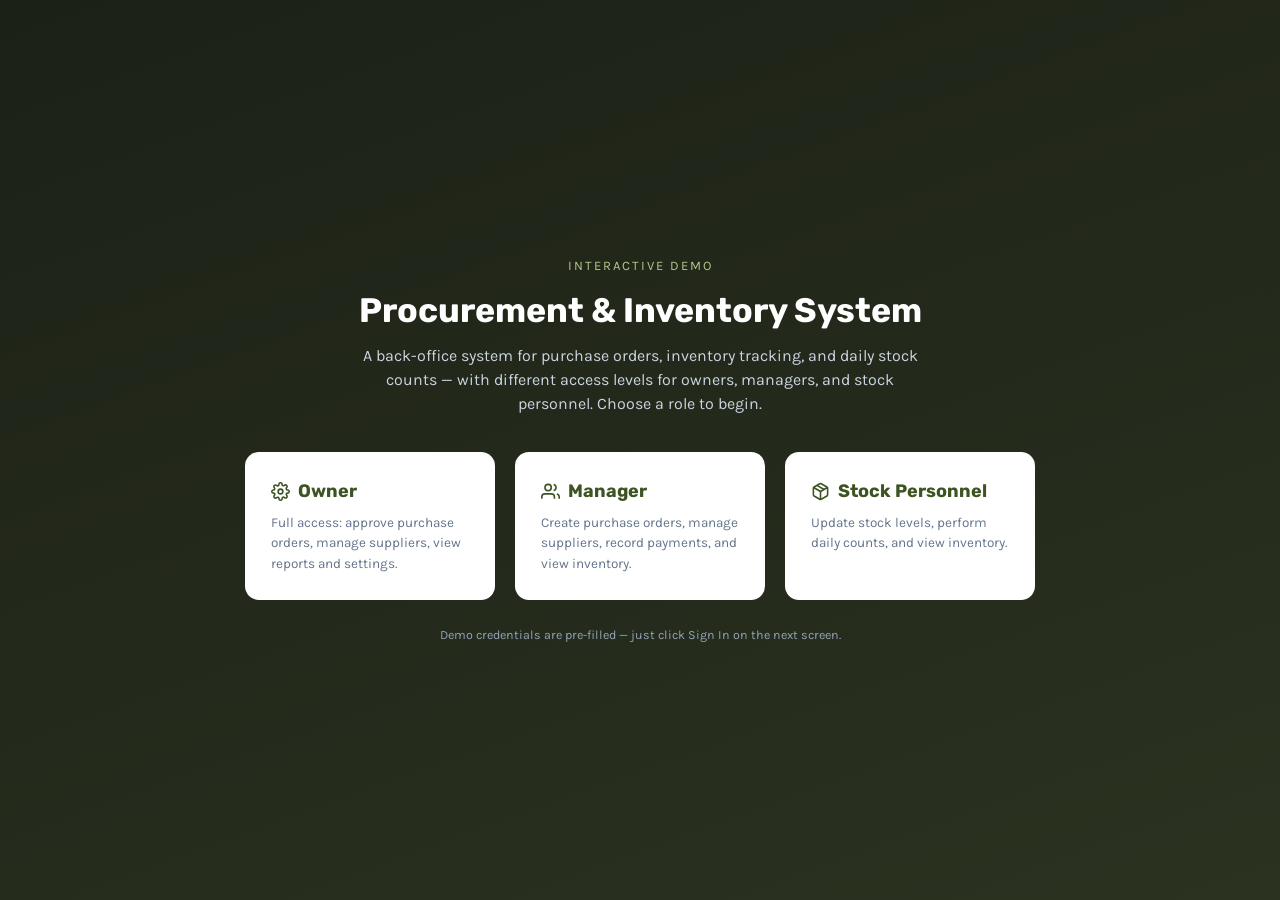
==== commit 09bf3001: "Demo identity pass: new palette and fonts, neutral sample data Co-Authored-By: Claude Sonnet 5.5 <no" ====
--- a/index.html
+++ b/index.html
@@ -5,26 +5,25 @@
     <meta name="viewport" content="width=device-width, initial-scale=1.0">
     <title>Procurement & Inventory System</title>
     <link rel="stylesheet" href="styles.css">
-    <link href="https://fonts.googleapis.com/css2?family=Inter:wght@300;400;500;600;700&display=swap" rel="stylesheet">
-    <link rel="stylesheet" href="https://cdnjs.cloudflare.com/ajax/libs/font-awesome/6.4.0/css/all.min.css">
+    <link href="https://fonts.googleapis.com/css2?family=Rubik:wght@500;600;700&family=Karla:wght@300;400;500;600;700&display=swap" rel="stylesheet">
 </head>
 <body>
     <!-- ============ DEMO NAVIGATOR ============ -->
-    <div id="dcwNavigator" style="position:fixed;inset:0;background:linear-gradient(160deg,#0F172A,#1E293B);z-index:99999;display:flex;flex-direction:column;align-items:center;justify-content:center;padding:32px;color:#fff;font-family:'Inter',sans-serif;">
-        <div style="font-size:13px;letter-spacing:2px;text-transform:uppercase;color:#38BDF8;margin-bottom:10px;">Interactive Demo</div>
+    <div id="dcwNavigator" style="position:fixed;inset:0;background:linear-gradient(160deg,#1c2116,#2b3220);z-index:99999;display:flex;flex-direction:column;align-items:center;justify-content:center;padding:32px;color:#fff;font-family:'Karla',sans-serif;">
+        <div style="font-size:13px;letter-spacing:2px;text-transform:uppercase;color:#b5c98a;margin-bottom:10px;">Interactive Demo</div>
         <h1 style="font-size:34px;font-weight:700;margin-bottom:8px;text-align:center;">Procurement &amp; Inventory System</h1>
         <p style="color:#CBD5E1;margin-bottom:36px;text-align:center;max-width:560px;">A back-office system for purchase orders, inventory tracking, and daily stock counts &mdash; with different access levels for owners, managers, and stock personnel. Choose a role to begin.</p>
         <div style="display:flex;gap:20px;flex-wrap:wrap;justify-content:center;max-width:820px;">
-            <div onclick="dcwEnterProcurement('owner')" style="background:#fff;color:#0F172A;border-radius:14px;padding:24px;width:250px;cursor:pointer;transition:.2s;border:2px solid transparent;" onmouseover="this.style.borderColor='#38BDF8'" onmouseout="this.style.borderColor='transparent'">
-                <h3 style="font-size:18px;margin-bottom:8px;color:#0369A1;display:flex;align-items:center;gap:8px;"><svg width="19" height="19" viewBox="0 0 24 24" fill="none" stroke="currentColor" stroke-width="2"><circle cx="12" cy="12" r="3"/><path d="M19.4 15a1.65 1.65 0 0 0 .33 1.82l.06.06a2 2 0 0 1 0 2.83 2 2 0 0 1-2.83 0l-.06-.06a1.65 1.65 0 0 0-1.82-.33 1.65 1.65 0 0 0-1 1.51V21a2 2 0 0 1-2 2 2 2 0 0 1-2-2v-.09A1.65 1.65 0 0 0 9 19.4a1.65 1.65 0 0 0-1.82.33l-.06.06a2 2 0 0 1-2.83 0 2 2 0 0 1 0-2.83l.06-.06a1.65 1.65 0 0 0 .33-1.82 1.65 1.65 0 0 0-1.51-1H3a2 2 0 0 1-2-2 2 2 0 0 1 2-2h.09A1.65 1.65 0 0 0 4.6 9a1.65 1.65 0 0 0-.33-1.82l-.06-.06a2 2 0 0 1 0-2.83 2 2 0 0 1 2.83 0l.06.06a1.65 1.65 0 0 0 1.82.33H9a1.65 1.65 0 0 0 1-1.51V3a2 2 0 0 1 2-2 2 2 0 0 1 2 2v.09a1.65 1.65 0 0 0 1 1.51 1.65 1.65 0 0 0 1.82-.33l.06-.06a2 2 0 0 1 2.83 0 2 2 0 0 1 0 2.83l-.06.06a1.65 1.65 0 0 0-.33 1.82V9a1.65 1.65 0 0 0 1.51 1H21a2 2 0 0 1 2 2 2 2 0 0 1-2 2h-.09a1.65 1.65 0 0 0-1.51 1z"/></svg> Owner</h3>
+            <div onclick="dcwEnterProcurement('owner')" style="background:#fff;color:#1c2116;border-radius:14px;padding:24px;width:250px;cursor:pointer;transition:.2s;border:2px solid transparent;" onmouseover="this.style.borderColor='#b5c98a'" onmouseout="this.style.borderColor='transparent'">
+                <h3 style="font-size:18px;margin-bottom:8px;color:#3d5422;display:flex;align-items:center;gap:8px;"><svg width="19" height="19" viewBox="0 0 24 24" fill="none" stroke="currentColor" stroke-width="2"><circle cx="12" cy="12" r="3"/><path d="M19.4 15a1.65 1.65 0 0 0 .33 1.82l.06.06a2 2 0 0 1 0 2.83 2 2 0 0 1-2.83 0l-.06-.06a1.65 1.65 0 0 0-1.82-.33 1.65 1.65 0 0 0-1 1.51V21a2 2 0 0 1-2 2 2 2 0 0 1-2-2v-.09A1.65 1.65 0 0 0 9 19.4a1.65 1.65 0 0 0-1.82.33l-.06.06a2 2 0 0 1-2.83 0 2 2 0 0 1 0-2.83l.06-.06a1.65 1.65 0 0 0 .33-1.82 1.65 1.65 0 0 0-1.51-1H3a2 2 0 0 1-2-2 2 2 0 0 1 2-2h.09A1.65 1.65 0 0 0 4.6 9a1.65 1.65 0 0 0-.33-1.82l-.06-.06a2 2 0 0 1 0-2.83 2 2 0 0 1 2.83 0l.06.06a1.65 1.65 0 0 0 1.82.33H9a1.65 1.65 0 0 0 1-1.51V3a2 2 0 0 1 2-2 2 2 0 0 1 2 2v.09a1.65 1.65 0 0 0 1 1.51 1.65 1.65 0 0 0 1.82-.33l.06-.06a2 2 0 0 1 2.83 0 2 2 0 0 1 0 2.83l-.06.06a1.65 1.65 0 0 0-.33 1.82V9a1.65 1.65 0 0 0 1.51 1H21a2 2 0 0 1 2 2 2 2 0 0 1-2 2h-.09a1.65 1.65 0 0 0-1.51 1z"/></svg> Owner</h3>
                 <p style="font-size:13.5px;color:#64748B;">Full access: approve purchase orders, manage suppliers, view reports and settings.</p>
             </div>
-            <div onclick="dcwEnterProcurement('manager')" style="background:#fff;color:#0F172A;border-radius:14px;padding:24px;width:250px;cursor:pointer;transition:.2s;border:2px solid transparent;" onmouseover="this.style.borderColor='#38BDF8'" onmouseout="this.style.borderColor='transparent'">
-                <h3 style="font-size:18px;margin-bottom:8px;color:#0369A1;display:flex;align-items:center;gap:8px;"><svg width="19" height="19" viewBox="0 0 24 24" fill="none" stroke="currentColor" stroke-width="2"><path d="M17 21v-2a4 4 0 0 0-4-4H5a4 4 0 0 0-4 4v2"/><circle cx="9" cy="7" r="4"/><path d="M23 21v-2a4 4 0 0 0-3-3.87"/><path d="M16 3.13a4 4 0 0 1 0 7.75"/></svg> Manager</h3>
+            <div onclick="dcwEnterProcurement('manager')" style="background:#fff;color:#1c2116;border-radius:14px;padding:24px;width:250px;cursor:pointer;transition:.2s;border:2px solid transparent;" onmouseover="this.style.borderColor='#b5c98a'" onmouseout="this.style.borderColor='transparent'">
+                <h3 style="font-size:18px;margin-bottom:8px;color:#3d5422;display:flex;align-items:center;gap:8px;"><svg width="19" height="19" viewBox="0 0 24 24" fill="none" stroke="currentColor" stroke-width="2"><path d="M17 21v-2a4 4 0 0 0-4-4H5a4 4 0 0 0-4 4v2"/><circle cx="9" cy="7" r="4"/><path d="M23 21v-2a4 4 0 0 0-3-3.87"/><path d="M16 3.13a4 4 0 0 1 0 7.75"/></svg> Manager</h3>
                 <p style="font-size:13.5px;color:#64748B;">Create purchase orders, manage suppliers, record payments, and view inventory.</p>
             </div>
-            <div onclick="dcwEnterProcurement('stock')" style="background:#fff;color:#0F172A;border-radius:14px;padding:24px;width:250px;cursor:pointer;transition:.2s;border:2px solid transparent;" onmouseover="this.style.borderColor='#38BDF8'" onmouseout="this.style.borderColor='transparent'">
-                <h3 style="font-size:18px;margin-bottom:8px;color:#0369A1;display:flex;align-items:center;gap:8px;"><svg width="19" height="19" viewBox="0 0 24 24" fill="none" stroke="currentColor" stroke-width="2"><path d="m7.5 4.27 9 5.15"/><path d="M21 8a2 2 0 0 0-1-1.73l-7-4a2 2 0 0 0-2 0l-7 4A2 2 0 0 0 3 8v8a2 2 0 0 0 1 1.73l7 4a2 2 0 0 0 2 0l7-4A2 2 0 0 0 21 16Z"/><path d="m3.3 7 8.7 5 8.7-5"/><path d="M12 22V12"/></svg> Stock Personnel</h3>
+            <div onclick="dcwEnterProcurement('stock')" style="background:#fff;color:#1c2116;border-radius:14px;padding:24px;width:250px;cursor:pointer;transition:.2s;border:2px solid transparent;" onmouseover="this.style.borderColor='#b5c98a'" onmouseout="this.style.borderColor='transparent'">
+                <h3 style="font-size:18px;margin-bottom:8px;color:#3d5422;display:flex;align-items:center;gap:8px;"><svg width="19" height="19" viewBox="0 0 24 24" fill="none" stroke="currentColor" stroke-width="2"><path d="m7.5 4.27 9 5.15"/><path d="M21 8a2 2 0 0 0-1-1.73l-7-4a2 2 0 0 0-2 0l-7 4A2 2 0 0 0 3 8v8a2 2 0 0 0 1 1.73l7 4a2 2 0 0 0 2 0l7-4A2 2 0 0 0 21 16Z"/><path d="m3.3 7 8.7 5 8.7-5"/><path d="M12 22V12"/></svg> Stock Personnel</h3>
                 <p style="font-size:13.5px;color:#64748B;">Update stock levels, perform daily counts, and view inventory.</p>
             </div>
         </div>
@@ -59,7 +58,7 @@
                 <form id="login-form" onsubmit="handleLogin(event)">
                     <div class="form-group">
                         <label>Email</label>
-                        <input type="email" id="login-email" value="admin@yourbrand.com" required>
+                        <input type="email" id="login-email" value="admin@companya.example" required>
                     </div>
                     <div class="form-group">
                         <label>Password</label>
@@ -702,6 +701,8 @@
 
     <div id="dcwPoweredBy" style="position:fixed;bottom:18px;right:18px;z-index:1000;background:rgba(15,23,42,0.75);color:#f1f5f9;font-size:11.5px;padding:7px 12px;border-radius:20px;letter-spacing:.2px;font-family:inherit;">Powered by <a href="https://theloftitsolutions.com" target="_blank" rel="noopener" style="color:#f1f5f9;">The Loft IT Solutions</a></div>
 
+    <script src="icons.js"></script>
+
     <script src="app.js"></script>
 </body>
 </html>
--- a/styles.css
+++ b/styles.css
@@ -1,3 +1,6 @@
+/* DEMO IDENTITY (Oct 2026): olive #4F6B2C (dark #3D5422) + slate #64748B on cool gray;
+   Rubik (headings) + Karla (body). Icons are inline SVG line icons (icons.js), no icon font.
+   Replaced a blue + Inter + Font Awesome set that read close to The Loft's blues. */
 /* ============================================
    PROCUREMENT & INVENTORY SYSTEM
    Stylesheet (with Pro Mode & CSV Import)
@@ -5,9 +8,9 @@
 
 /* CSS Variables */
 :root {
-    --primary: #2563eb;
-    --primary-dark: #1d4ed8;
-    --primary-light: #dbeafe;
+    --primary: #4f6b2c;
+    --primary-dark: #3d5422;
+    --primary-light: #eef3e5;
     --secondary: #64748b;
     --success: #10b981;
     --success-light: #d1fae5;
@@ -56,7 +59,7 @@
 }
 
 body {
-    font-family: 'Inter', -apple-system, BlinkMacSystemFont, 'Segoe UI', Roboto, sans-serif;
+    font-family: 'Karla', -apple-system, BlinkMacSystemFont, 'Segoe UI', Roboto, sans-serif;
     background: var(--bg-primary);
     color: var(--text-primary);
     line-height: 1.5;
@@ -915,18 +918,18 @@
 
 .timeline-dot.completed { background: var(--success); border-color: var(--success); }
 .timeline-dot.completed::after {
-    content: '\f00c';
-    font-family: 'Font Awesome 6 Free';
-    font-weight: 900;
-    font-size: 8px;
-    color: var(--text-white);
+    content: '';
+    display: block;
+    width: 8px;
+    height: 8px;
+    background: no-repeat center / contain url("data:image/svg+xml,%3Csvg xmlns='http://www.w3.org/2000/svg' viewBox='0 0 24 24' fill='none' stroke='white' stroke-width='3.5' stroke-linecap='round' stroke-linejoin='round'%3E%3Cpolyline points='20 6 9 17 4 12'/%3E%3C/svg%3E");
 }
 
 .timeline-dot.current { background: var(--primary); border-color: var(--primary); animation: pulse 2s infinite; }
 
 @keyframes pulse {
-    0%, 100% { box-shadow: 0 0 0 0 rgba(37, 99, 235, 0.4); }
-    50% { box-shadow: 0 0 0 6px rgba(37, 99, 235, 0); }
+    0%, 100% { box-shadow: 0 0 0 0 rgba(79, 107, 44, 0.4); }
+    50% { box-shadow: 0 0 0 6px rgba(79, 107, 44, 0); }
 }
 
 .timeline-content { font-size: 14px; }
@@ -1472,3 +1475,7 @@
 ::-webkit-scrollbar-track { background: var(--bg-secondary); }
 ::-webkit-scrollbar-thumb { background: var(--text-muted); border-radius: 3px; }
 ::-webkit-scrollbar-thumb:hover { background: var(--text-secondary); }
+
+
+/* Display font for headings */
+h1, h2, h3, h4 { font-family: 'Rubik', 'Karla', sans-serif; }
